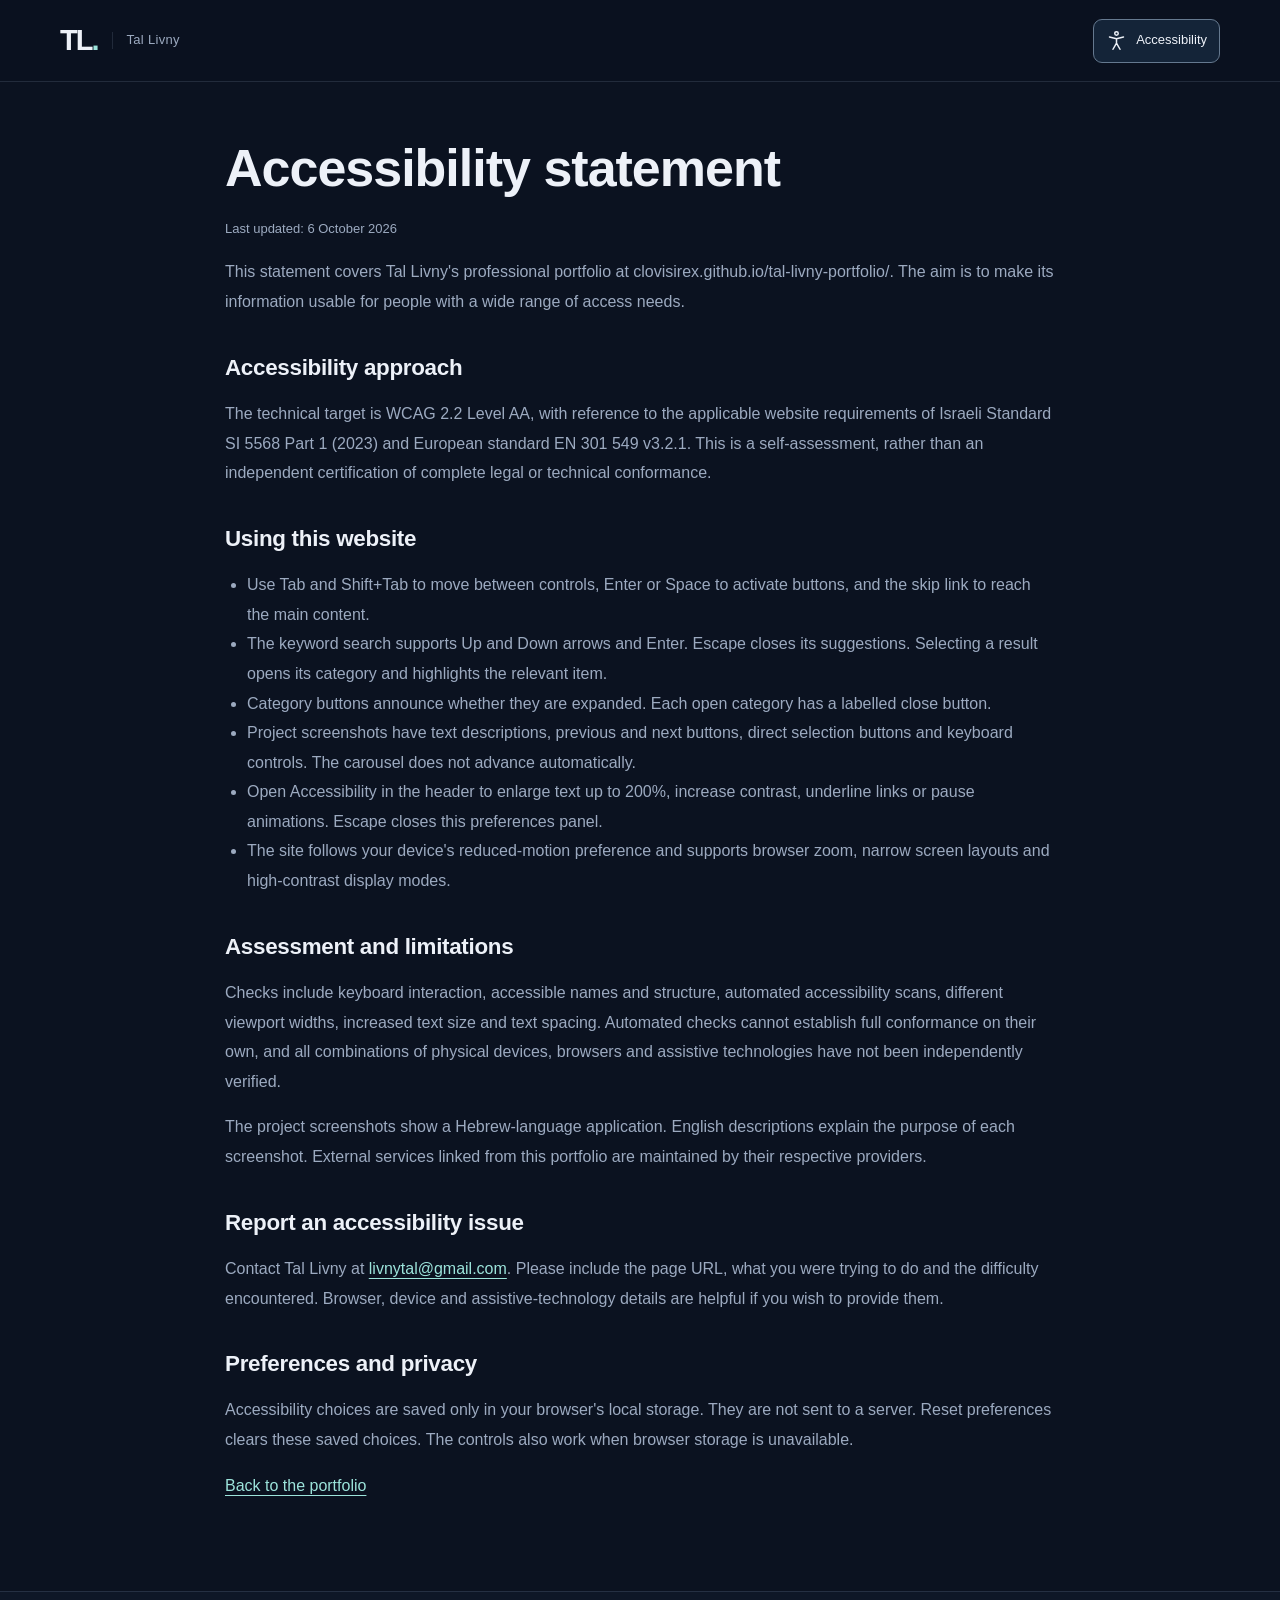
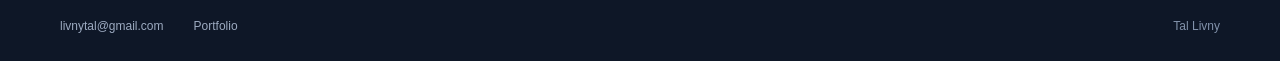
==== accessibility.html @ 18ed7612 "Improve keyboard access, scalable typography and responsive layout; add accessibility preferences an" ====
<!doctype html><html lang="en" dir="ltr"><head><meta charset="utf-8"><meta name="viewport" content="width=device-width,initial-scale=1"><meta name="theme-color" content="#0b1220"><title>Accessibility | Tal Livny</title><meta name="description" content="Accessibility preferences, keyboard instructions and contact information for Tal Livny's portfolio."><link rel="icon" href="assets/favicon.svg" type="image/svg+xml"><link rel="stylesheet" href="styles.css?v=responsive-a11y-15"><script src="accessibility.js?v=responsive-a11y-15" defer></script></head><body><svg class="svg-defs" xmlns="http://www.w3.org/2000/svg" aria-hidden="true"><defs><symbol id="i-code" viewbox="0 0 24 24"><path d="m8 6-6 6 6 6m8-12 6 6-6 6m-3-16-2 20"></path></symbol><symbol id="i-shield" viewbox="0 0 24 24"><path d="m12 2 8 4v6c0 5-8 10-8 10S4 17 4 12V6z"></path><path d="m8 12 3 3 5-6"></path></symbol><symbol id="i-cloud" viewbox="0 0 24 24"><path d="M7 18h11a4 4 0 0 0 .7-7.9A7 7 0 0 0 5.2 8.5 5 5 0 0 0 7 18Z"></path></symbol><symbol id="i-arrow" viewbox="0 0 24 24"><path d="M5 19 19 5M5 5h14v14"></path></symbol><symbol id="i-down" viewbox="0 0 24 24"><path d="M12 3v12m-5-5 5 5 5-5M4 17v4h16v-4"></path></symbol><symbol id="i-mail" viewbox="0 0 24 24"><rect x="2" y="4" width="20" height="16" rx="3"></rect><path d="m3 6 9 7 9-7"></path></symbol><symbol id="i-pin" viewbox="0 0 24 24"><path d="M20 10c0 6-8 12-8 12S4 16 4 10a8 8 0 1 1 16 0Z"></path><circle cx="12" cy="10" r="3"></circle></symbol><symbol id="i-github" viewbox="0 0 24 24"><path d="M9 21v-4c-3 .8-4-1-5-2m11 6v-4c0-1-.3-2-1-2.5 4-.5 6-2 6-5.5 0-1.5-.5-2.7-1.5-3.7.4-1 .4-2.3 0-3.3-1.4-.1-3 .8-4 1.4a11 11 0 0 0-5 0C8.5 2.8 7 1.9 5.5 2c-.4 1-.4 2.3 0 3.3C4.5 6.3 4 7.5 4 9c0 3.5 2 5 6 5.5-.7.5-1 1.5-1 2.5"></path></symbol><symbol id="i-linkedin" viewbox="0 0 24 24"><rect x="2" y="2" width="20" height="20" rx="3"></rect><path d="M7 10v7m5 0v-7m0 3c0-4 5-4 5 0v4"></path><circle cx="7" cy="7" r=".6"></circle></symbol><symbol id="i-brain" viewbox="0 0 24 24"><path d="M12 5c-2-4-7-2-7 1-4 1-4 6-1 8-2 3 0 6 3 6 1 3 5 2 5-1V5Zm0 0c2-4 7-2 7 1 4 1 4 6 1 8 2 3 0 6-3 6-1 3-5 2-5-1M6 9l3 2m-5 3 4 1m10-6-3 2m5 3-4 1"></path></symbol><symbol id="i-plus" viewbox="0 0 24 24"><path d="M12 5v14M5 12h14"></path></symbol><symbol id="i-work" viewbox="0 0 24 24"><rect x="3" y="7" width="18" height="14" rx="2"></rect><path d="M8 7V3h8v4M3 12h18M10 12v3h4v-3"></path></symbol><symbol id="i-school" viewbox="0 0 24 24"><path d="m2 9 10-6 10 6-10 6-10-6Zm4 3v6c4 3 8 3 12 0v-6M22 9v9"></path></symbol><symbol id="i-server" viewbox="0 0 24 24"><g fill="none" stroke="currentColor" stroke-width="1.6" stroke-linecap="round" stroke-linejoin="round"><rect x="3" y="3" width="18" height="7" rx="2"></rect><rect x="3" y="14" width="18" height="7" rx="2"></rect><path d="M7 6.5h.01M7 17.5h.01M16 6.5h2M16 17.5h2"></path></g></symbol><symbol id="i-layers" viewbox="0 0 24 24"><g fill="none" stroke="currentColor" stroke-width="1.6" stroke-linecap="round" stroke-linejoin="round"><path d="m12 3 10 5-10 5L2 8l10-5ZM2 12l10 5 10-5M2 16l10 5 10-5"></path></g></symbol><symbol id="i-language" viewbox="0 0 24 24"><g fill="none" stroke="currentColor" stroke-width="1.6" stroke-linecap="round" stroke-linejoin="round"><path d="M3 4h11M8 2v2M5 5c1 5 3 7 8 9M12 5c-1 5-3 8-8 10M13 21l4-10 4 10M15 17h4"></path></g></symbol><symbol id="i-terminal" viewbox="0 0 24 24"><g fill="none" stroke="currentColor" stroke-width="1.6" stroke-linecap="round" stroke-linejoin="round"><rect x="2.5" y="4" width="19" height="16" rx="2"></rect><path d="m6 8 4 4-4 4M13 16h5"></path></g></symbol><symbol id="i-search" viewbox="0 0 24 24"><circle cx="10.5" cy="10.5" r="6.5"></circle><path d="m16 16 5 5"></path></symbol><symbol id="i-accessibility" viewbox="0 0 24 24"><circle cx="12" cy="4" r="2"></circle><path d="M4 8l8 2 8-2M12 10v5m0 0-4 7m4-7 4 7"></path></symbol></defs></svg><a class="skip-link" href="#main">Skip to content</a><header class="site-header"><div class="container nav-shell"><a class="brand" href="./" aria-label="Tal Livny portfolio"><span class="brand-mark">TL<span>.</span></span><span class="brand-name">Tal Livny</span></a><div class="nav-actions"><button type="button" class="accessibility-open" data-accessibility-open aria-haspopup="dialog" aria-controls="accessibility-dialog" aria-expanded="false" aria-label="Accessibility preferences"><svg class="icon" aria-hidden="true"><use href="#i-accessibility"></use></svg><span>Accessibility</span></button></div></div></header><main class="container statement-content" id="main" tabindex="-1"><h1>Accessibility statement</h1><p class="statement-updated">Last updated: 6 October 2026</p><p>This statement covers Tal Livny's professional portfolio at clovisirex.github.io/tal-livny-portfolio/. The aim is to make its information usable for people with a wide range of access needs.</p><h2>Accessibility approach</h2><p>The technical target is WCAG 2.2 Level AA, with reference to the applicable website requirements of Israeli Standard SI 5568 Part 1 (2023) and European standard EN 301 549 v3.2.1. This is a self-assessment, rather than an independent certification of complete legal or technical conformance.</p><h2>Using this website</h2><ul><li>Use Tab and Shift+Tab to move between controls, Enter or Space to activate buttons, and the skip link to reach the main content.</li><li>The keyword search supports Up and Down arrows and Enter. Escape closes its suggestions. Selecting a result opens its category and highlights the relevant item.</li><li>Category buttons announce whether they are expanded. Each open category has a labelled close button.</li><li>Project screenshots have text descriptions, previous and next buttons, direct selection buttons and keyboard controls. The carousel does not advance automatically.</li><li>Open Accessibility in the header to enlarge text up to 200%, increase contrast, underline links or pause animations. Escape closes this preferences panel.</li><li>The site follows your device's reduced-motion preference and supports browser zoom, narrow screen layouts and high-contrast display modes.</li></ul><h2>Assessment and limitations</h2><p>Checks include keyboard interaction, accessible names and structure, automated accessibility scans, different viewport widths, increased text size and text spacing. Automated checks cannot establish full conformance on their own, and all combinations of physical devices, browsers and assistive technologies have not been independently verified.</p><p>The project screenshots show a Hebrew-language application. English descriptions explain the purpose of each screenshot. External services linked from this portfolio are maintained by their respective providers.</p><h2>Report an accessibility issue</h2><p>Contact Tal Livny at <a href="mailto:livnytal@gmail.com">livnytal@gmail.com</a>. Please include the page URL, what you were trying to do and the difficulty encountered. Browser, device and assistive-technology details are helpful if you wish to provide them.</p><h2>Preferences and privacy</h2><p>Accessibility choices are saved only in your browser's local storage. They are not sent to a server. Reset preferences clears these saved choices. The controls also work when browser storage is unavailable.</p><p><a href="./">Back to the portfolio</a></p></main><footer class="compact-contact"><div class="container compact-contact-inner"><a class="contact-item" href="mailto:livnytal@gmail.com">livnytal@gmail.com</a><a class="contact-item" href="./">Portfolio</a><span class="copyright">Tal Livny</span></div></footer><dialog id="accessibility-dialog" class="accessibility-dialog" aria-labelledby="accessibility-title"><div class="accessibility-dialog-heading"><h2 id="accessibility-title">Accessibility preferences</h2><button type="button" class="close-panel" data-accessibility-close aria-label="Close accessibility preferences">×</button></div><p class="accessibility-intro">Adjust this website to suit your reading preferences.</p><div class="accessibility-setting"><label for="accessibility-text">Text size</label><select id="accessibility-text"><option value="100">Default - 100%</option><option value="125">Larger - 125%</option><option value="150">Large - 150%</option><option value="200">Extra large - 200%</option></select></div><label class="accessibility-setting"><span>Higher contrast</span><input type="checkbox" id="accessibility-contrast"></label><label class="accessibility-setting"><span>Underline links</span><input type="checkbox" id="accessibility-links"></label><label class="accessibility-setting"><span>Reduce motion / pause animations</span><input type="checkbox" id="accessibility-motion" aria-describedby="accessibility-motion-note"></label><p class="accessibility-note" id="accessibility-motion-note">Your device's reduced-motion preference is respected automatically.</p><div class="accessibility-dialog-actions"><button type="button" class="button button-secondary" id="accessibility-reset">Reset preferences</button><a href="accessibility.html" class="text-link">Accessibility statement</a></div></dialog></body></html>
---- styles.css ----
:root{--bg:#0b1220;--surface:#101b2d;--text:#edf1f8;--muted:#9caac0;--mint:#9ce4db;--purple:#c2b5fa;--blue:#9cc6fb;--line:rgba(176,200,229,.14);--radius:22px;--header:82px;color-scheme:dark}
*{box-sizing:border-box}html{scroll-behavior:smooth;scroll-padding-top:110px}body{margin:0;background:var(--bg);color:var(--text);font-family:Arial,Helvetica,sans-serif;font-size:1rem;line-height:1.75;-webkit-font-smoothing:antialiased}a{color:inherit;text-decoration:none}button{font:inherit;color:inherit;cursor:pointer}a,button{-webkit-tap-highlight-color:transparent}button:disabled{cursor:default}button{border:0}a:focus-visible,button:focus-visible,[tabindex]:focus-visible{outline:2px solid var(--mint);outline-offset:5px}::selection{background:var(--mint);color:var(--bg)}h1,h2,h3,p{margin:0}h1,h2,h3{line-height:1.2}h2{font-size:clamp(1.875rem,3.7vw,3rem);letter-spacing:-1.4px;font-weight:700}h3{font-size:1.3125rem}p{margin-block-end:16px}img{display:block;max-width:100%}.container{width:min(1160px,calc(100% - 80px));margin-inline:auto}.section{padding-block:108px}.muted{color:var(--muted)}.icon{width:22px;height:22px;fill:none;stroke:currentColor;stroke-width:1.7;stroke-linecap:round;stroke-linejoin:round;flex-shrink:0}.icon.small{width:15px;height:15px}.svg-defs{position:absolute;width:0;height:0;overflow:hidden}.skip-link{position:fixed;inset-block-start:-100px;inset-inline-start:20px;padding:10px 20px;background:var(--mint);color:var(--bg);z-index:100}.skip-link:focus{inset-block-start:12px}.scroll-progress{position:fixed;inset-block-start:0;inset-inline-start:0;height:2px;width:0;background:var(--mint);z-index:100;pointer-events:none}
.site-header{position:sticky;top:0;height:var(--header);z-index:50;background:rgba(11,18,32,.84);border-bottom:1px solid var(--line);backdrop-filter:blur(20px)}.nav-shell{height:100%;display:flex;align-items:center;justify-content:space-between;gap:24px}.brand{display:flex;align-items:center;gap:14px}.brand-mark{font-size:1.8125rem;font-weight:800;letter-spacing:-2px}.brand-mark span,.accent{color:var(--mint)}.brand-name{font-size:0.8125rem;color:var(--muted);padding-inline-start:14px;border-inline-start:1px solid var(--line);letter-spacing:.3px}nav{display:flex;gap:32px;font-size:0.875rem}nav a{color:var(--muted);transition:color .2s}nav a:hover,nav a[aria-current]{color:var(--mint)}.nav-actions{display:flex;gap:14px;align-items:center}.menu-button{display:none;background:none;width:44px;height:44px;padding:12px}.menu-button span{display:block;height:2px;background:var(--text);margin:5px 0;transition:transform .2s}.menu-button[aria-expanded=true] span:first-child{transform:translateY(3.5px) rotate(45deg)}.menu-button[aria-expanded=true] span:last-child{transform:translateY(-3.5px) rotate(-45deg)}
.hero{position:relative;min-height:730px;display:grid;grid-template-columns:1.08fr 1fr;align-items:center;gap:45px;padding-block:92px 116px}.eyebrow{display:flex;align-items:center;gap:14px;color:var(--mint);font-size:0.75rem;font-weight:600;letter-spacing:.8px;margin-bottom:22px}.small-line{width:26px;height:1px;background:var(--mint)}.section-number{font-size:0.6875rem;color:var(--muted);font-variant-numeric:tabular-nums;direction:ltr}.hero h1{font-size:clamp(4rem,7.2vw,5.875rem);font-weight:800;letter-spacing:-3px;margin-bottom:20px}.hero-role{font-size:clamp(1.4375rem,2.6vw,2.0625rem);line-height:1.35;text-align:start;letter-spacing:-.6px;font-weight:600;margin-bottom:25px}.hero-role span{color:var(--mint)}.hero-description{font-size:1.0625rem;color:var(--muted);max-width:500px;line-height:1.9;margin-bottom:30px}.hero-buttons{display:flex;flex-wrap:wrap;gap:12px;margin-bottom:27px}.button{display:inline-flex;align-items:center;justify-content:center;gap:14px;padding:12px 21px;border-radius:9px;font-size:0.875rem;font-weight:600;border:1px solid transparent;transition:transform .2s,background .2s,border-color .2s;min-height:49px}.button:hover{transform:translateY(-3px)}.button-primary{background:var(--mint);color:#11272a}.button-primary:hover{background:#b6eee7}.button-secondary{background:rgba(255,255,255,.025);border-color:var(--line)}.button-secondary:hover{border-color:rgba(156,228,219,.5);background:rgba(156,228,219,.06)}.button .icon{width:19px;height:19px}.hero-location{display:flex;align-items:center;gap:9px;font-size:0.8125rem;color:var(--muted)}.hero-location .icon{height:16px;width:16px}.hero-location a{color:var(--text)}.hero-location a:hover{color:var(--mint)}.dot-separator{margin-inline:7px}.scroll-cue{position:absolute;inset-block-end:32px;inset-inline-start:0;font-size:0.6875rem;display:flex;align-items:center;gap:18px;color:var(--muted)}.scroll-arrow{font-size:1.375rem;color:var(--mint);animation:nudge 2.8s ease-in-out infinite}
.hero-art{position:relative;width:100%;aspect-ratio:1;max-width:510px;isolation:isolate;direction:ltr}.hero-art:before{content:"";position:absolute;inset:0;background:radial-gradient(ellipse,rgba(76,125,174,.17),transparent 66%);z-index:-1}.art-grid{position:absolute;inset:3%;background-image:radial-gradient(rgba(154,188,212,.2) 1px,transparent 1px);background-size:24px 24px;mask-image:radial-gradient(ellipse,#000 20%,transparent 70%)}.orbit{position:absolute;border:1px solid rgba(156,228,219,.1);border-radius:50%;inset:12%;transform:rotate(-25deg)}.orbit-two{inset:25% 3%;transform:rotate(40deg)}.art-lines{position:absolute;inset:0;width:100%;height:100%;fill:var(--mint);stroke:rgba(156,228,219,.18);stroke-width:1}.art-lines path{fill:none;stroke-dasharray:4 7}.core-hex{position:absolute;inset:29%;background:linear-gradient(145deg,#253e54,#102236);clip-path:polygon(25% 0,75% 0,100% 50%,75% 100%,25% 100%,0 50%);display:flex;flex-direction:column;align-items:center;justify-content:center;filter:drop-shadow(0 0 25px #9ce4db);color:var(--text)}.core-hex>span{font-size:4.6875rem;font-weight:800;letter-spacing:-6px;line-height:1.1}.core-hex>span span{color:var(--mint)}.core-hex small{font-size:0.5rem;letter-spacing:2.5px;color:var(--mint);margin-top:10px}.floating-card{position:absolute;display:flex;align-items:center;gap:12px;padding:14px 17px;border:1px solid rgba(173,196,226,.18);border-radius:12px;background:linear-gradient(120deg,rgba(27,43,64,.97),rgba(17,29,48,.96));box-shadow:0 20px 50px #050b1660;animation:float 6s ease-in-out infinite;text-align:left}.floating-card b{display:block;font-size:0.8125rem;letter-spacing:.3px}.floating-card small{display:block;font-size:0.625rem;color:var(--muted);margin-top:2px;white-space:nowrap}.card-icon,.skill-icon{background:rgba(156,228,219,.09);color:var(--mint);border-radius:9px;width:42px;height:42px;display:grid;place-items:center;flex-shrink:0}.purple{color:var(--purple);background:rgba(194,181,250,.09)}.blue{color:var(--blue);background:rgba(156,198,251,.09)}.code-card{top:13%;left:0}.security-card{right:-4%;top:31%;animation-delay:-2s}.cloud-card{left:16%;bottom:10%;animation-delay:-4s}.art-coordinate{position:absolute;bottom:0;right:9%;font-size:0.5625rem;letter-spacing:2px;color:#6e819c}.technology-strip{border-block:1px solid var(--line);background:#0e1727}.technology-strip .container{display:flex;justify-content:space-between;gap:25px;flex-wrap:wrap;padding-block:23px;color:#91a1b8;font-size:0.8125rem;font-weight:600;letter-spacing:.2px}
.about-section{display:grid;grid-template-columns:1fr 1fr;gap:65px 80px}.about-copy{font-size:1rem}.about-copy p{margin-bottom:21px}.about-note{display:flex;align-items:center;gap:12px;color:var(--mint);font-size:0.75rem}.about-note .icon{width:24px;height:24px}.skills-grid{grid-column:1/-1;display:grid;grid-template-columns:repeat(4,1fr);gap:15px}.skill-card{padding:27px 23px;border:1px solid var(--line);border-radius:14px;background:linear-gradient(140deg,#111d2f,#0d1726);transition:border-color .3s,transform .3s}.skill-card:hover{border-color:rgba(156,228,219,.35);transform:translateY(-5px)}.skill-icon{margin-bottom:24px}.skill-card h3{font-size:1.125rem;margin-bottom:14px}.skill-card p{font-size:0.8125rem;color:var(--muted);min-height:53px;line-height:1.8}.tags{display:flex;flex-wrap:wrap;gap:6px;text-align:left}.tags span{border:1px solid var(--line);color:#b9c6d9;border-radius:5px;padding:3px 8px;font-size:0.625rem;line-height:1.6}.skill-card .tags{margin-top:22px}.projects-section{background:#0e1829;border-block:1px solid var(--line)}.section-heading{display:flex;align-items:end;justify-content:space-between;gap:35px;margin-bottom:42px}.section-heading .eyebrow{margin-bottom:16px}.text-link{display:inline-flex;align-items:center;gap:12px;color:var(--mint);font-size:0.8125rem;line-height:1.5}.text-link:hover{color:var(--text)}.text-link .icon{width:17px;height:17px}.carousel{border:1px solid var(--line);border-radius:var(--radius);overflow:hidden;background:#111e31}.carousel-viewport{touch-action:pan-y}.project-slide{display:grid;grid-template-columns:1.35fr 1fr;min-height:462px}.project-slide[hidden]{display:none}.project-slide.is-changing{animation:slideIn .5s both}.project-visual{display:flex;align-items:center;justify-content:center;padding:38px;background:radial-gradient(ellipse at 50% 10%,rgba(144,154,231,.18),transparent 70%),#142237;overflow:hidden;direction:ltr}.browser-frame{width:100%;border:1px solid rgba(218,231,252,.2);border-radius:11px;overflow:hidden;box-shadow:0 26px 45px #03091360;transform:perspective(1500px) rotateY(3deg) rotateX(2deg);transition:transform .5s}.browser-frame:hover{transform:perspective(1500px) rotateY(0) rotateX(0)}.browser-bar{display:flex;align-items:center;justify-content:space-between;gap:12px;height:33px;background:#e7ecf4;color:#5a6575;font-size:0.5625rem;padding:0 12px}.browser-dots{display:flex;gap:4px}.browser-dots i{display:block;width:5px;height:5px;border-radius:50%;background:#b2bdcc}.browser-frame img{width:100%;height:auto;aspect-ratio:1.48;object-fit:cover;object-position:center}.project-copy{display:flex;flex-direction:column;align-items:start;justify-content:center;padding:40px}.project-category{font-size:0.625rem;letter-spacing:1.1px;color:var(--mint);margin-bottom:16px}.project-copy h3{font-size:2rem;letter-spacing:-.7px;margin-bottom:20px}.project-copy>p:not(.project-category):not(.image-caption){font-size:0.875rem;color:var(--muted);line-height:1.85;margin-bottom:23px}.project-copy .tags{margin-bottom:20px}.project-copy .image-caption{font-size:0.625rem;color:#a2b1c7;margin-bottom:25px}.project-copy .button{font-size:0.75rem;padding:10px 16px;min-height:43px}.carousel-controls{border-top:1px solid var(--line);display:flex;align-items:center;justify-content:space-between;padding:12px 24px}.carousel-dots{display:flex}.carousel-dots button{width:36px;height:40px;background:transparent;display:grid;place-items:center}.carousel-dots button span{width:6px;height:6px;border-radius:9px;background:#51637d;transition:width .3s,background .3s}.carousel-dots button[aria-pressed=true] span{width:24px;background:var(--mint)}.carousel-counter{font-size:0.6875rem;letter-spacing:1px;margin:0;color:var(--mint)}.carousel-arrows{display:flex;gap:8px}.carousel-arrows button{width:38px;height:38px;background:transparent;border:1px solid var(--line);border-radius:50%;font-size:1.1875rem;transition:background .2s}.carousel-arrows button:hover{background:var(--mint);color:var(--bg)}
.experience-section{display:grid;grid-template-columns:.85fr 1.25fr;gap:100px}.experience-intro{align-self:start;position:sticky;top:130px}.experience-intro h2{margin-bottom:24px}.experience-intro p.muted{font-size:0.875rem;margin-bottom:25px;max-width:300px}.timeline{border-inline-start:1px solid var(--line);padding-inline-start:32px}.timeline-item{position:relative;padding-bottom:37px;margin-bottom:37px;border-bottom:1px solid var(--line)}.timeline-item:last-child{border-bottom:0;margin-bottom:0;padding-bottom:0}.timeline-item:before{content:"";position:absolute;inset-inline-start:-38px;top:9px;width:10px;height:10px;border:2px solid var(--mint);border-radius:50%;background:var(--bg);box-shadow:0 0 0 5px var(--bg)}.timeline-item:first-child:before{background:var(--mint)}.timeline-top{display:flex;justify-content:space-between;align-items:baseline;gap:15px;margin-bottom:10px}.timeline-top h3{font-size:1.25rem;letter-spacing:-.3px}.date{font-size:0.6875rem;color:var(--muted);font-variant-numeric:tabular-nums;white-space:nowrap}.role{color:var(--mint);font-size:0.75rem;margin-bottom:17px;text-align:start}.timeline-item>p:not(.role){font-size:0.875rem;color:var(--muted);line-height:1.9;margin-bottom:18px}.experience-meta{display:flex;justify-content:space-between;flex-wrap:wrap;gap:8px;font-size:0.625rem;color:#889ab3}.education-section{background:#101a2c;border-block:1px solid var(--line);padding-block:72px}.education-grid{display:grid;grid-template-columns:1fr 1fr;gap:80px}.education-list article{position:relative;border-bottom:1px solid var(--line);padding-bottom:22px;margin-bottom:22px}.education-list article:last-child{border-bottom:0;padding-bottom:0;margin-bottom:0}.education-list .date{display:block;margin-bottom:9px}.education-list h3{font-size:1.125rem;margin-bottom:7px}.education-list p{font-size:0.75rem;color:var(--muted);margin:0}.resume-grid{display:grid;grid-template-columns:1fr 1fr;gap:20px}.resume-card{display:flex;align-items:center;gap:20px;background:linear-gradient(130deg,#142237,#101b2e);border:1px solid var(--line);border-radius:14px;padding:26px}.resume-card>.icon{width:29px;height:29px;color:var(--mint)}.resume-card h3{font-size:1.0625rem;margin-bottom:6px}.resume-card p{font-size:0.625rem;color:var(--muted);margin:0}.resume-links{display:flex;gap:10px;margin-inline-start:auto;align-items:center}.resume-links a{font-size:0.6875rem;border:1px solid var(--line);border-radius:6px;padding:7px 11px;display:flex;align-items:center;gap:7px}.resume-links a:hover{border-color:var(--mint);color:var(--mint)}.resume-links .icon{width:13px;height:13px}
.contact-section{position:relative;background:radial-gradient(ellipse at 50% 120%,rgba(112,186,187,.14),transparent 65%),#111d2e;border-block:1px solid var(--line);padding-block:90px 48px}.contact-heading{max-width:760px}.contact-heading h2{font-size:clamp(2.625rem,5.7vw,4.5rem);line-height:1.18;letter-spacing:-2px;margin-bottom:26px}.contact-heading>p:not(.eyebrow){font-size:0.9375rem;color:var(--muted);margin-bottom:30px}.contact-email{display:inline-flex;align-items:center;gap:25px;color:var(--mint);font-size:clamp(1.125rem,2.8vw,2.0625rem);font-weight:600;letter-spacing:-.5px;border-bottom:1px solid rgba(156,228,219,.3);padding-bottom:12px;max-width:100%;overflow-wrap:anywhere}.contact-email:hover{color:#c5f5ee}.contact-email .icon{width:29px;height:29px}.contact-links{display:flex;flex-wrap:wrap;align-items:center;gap:35px;border-top:1px solid var(--line);margin-top:63px;padding-top:28px;font-size:0.75rem;color:var(--muted)}.contact-links>a,.contact-links>span{display:flex;align-items:center;gap:10px}.contact-links a:hover{color:var(--mint)}.contact-links .icon{width:18px;height:18px}.contact-links .icon.small{width:12px;height:12px}.contact-links>span{margin-inline-start:auto}.site-footer{padding-block:26px;display:flex;justify-content:space-between;align-items:center;gap:20px}.site-footer p{font-size:0.6875rem;color:var(--muted);margin:0}.site-footer .brand-mark{font-size:1.5rem}.site-footer .text-link{font-size:0.6875rem}
.js-motion .reveal{opacity:0;transform:translateY(24px);transition:opacity .75s,transform .75s}.js-motion .reveal.is-visible{opacity:1;transform:none}.hero-enter{animation:enter .9s both}.hero h1{animation-delay:.05s}.hero-role{animation-delay:.15s}.hero-description{animation-delay:.25s}.hero-buttons{animation-delay:.35s}.hero-location{animation-delay:.45s}.hero-art{animation-delay:.25s}@keyframes enter{from{opacity:0;transform:translateY(20px)}to{opacity:1;transform:none}}@keyframes float{0%,100%{transform:translateY(0)}50%{transform:translateY(-10px)}}@keyframes nudge{0%,100%{transform:translateY(0)}50%{transform:translateY(5px)}}@keyframes slideIn{from{opacity:.4;transform:translateY(8px)}to{opacity:1;transform:none}}
@media(min-width:1500px){.hero{min-height:790px}}
@media(max-width:1050px){.container{width:calc(100% - 56px)}.hero{gap:20px;min-height:690px;padding-block:75px 100px}.floating-card{padding:12px;gap:9px}.card-icon{width:33px;height:33px}.floating-card b{font-size:0.6875rem}.floating-card small{font-size:0.5625rem}.security-card{right:0}.hero h1{font-size:4.75rem}.skills-grid{grid-template-columns:1fr 1fr}.skill-card p{min-height:0}.experience-section{gap:55px}.project-visual{padding:25px}.project-copy{padding:28px}.project-copy h3{font-size:1.75rem}.resume-card{padding:22px 18px;gap:13px}.resume-links{gap:6px}.resume-links a{padding:6px 8px}.resume-card h3{font-size:0.9375rem}}
@media(max-width:760px){:root{--header:72px}.container{width:calc(100% - 40px)}.section{padding-block:72px}h2{font-size:2.125rem;letter-spacing:-.8px}.brand-name{display:none}.nav-shell{gap:12px}.nav-actions{gap:7px}.menu-button{display:block}#main-nav{display:none;position:absolute;top:71px;inset-inline:0;padding:22px 24px;background:#101b2d;border-bottom:1px solid var(--line);box-shadow:0 20px 25px #03091450;gap:0;flex-direction:column}#main-nav.is-open{display:flex}#main-nav a{padding:12px 6px;font-size:1rem}.hero{grid-template-columns:1fr;padding-block:55px 75px;gap:16px;min-height:0}.hero-copy{max-width:530px}.hero h1{font-size:4.3125rem;margin-bottom:19px}.hero-role{font-size:1.6875rem;margin-bottom:23px}.hero-description{font-size:0.9375rem;line-height:1.95;max-width:460px}.hero-buttons{gap:10px;margin-bottom:22px}.button{padding:11px 17px;font-size:0.8125rem}.hero-art{max-width:430px;width:min(100%,430px);margin-inline:auto;aspect-ratio:1.13;margin-top:10px}.code-card{top:8%;left:0}.security-card{top:32%;right:0}.cloud-card{bottom:3%;left:18%}.core-hex{inset:25% 29%}.core-hex>span{font-size:3.9375rem}.core-hex small{font-size:0.4375rem}.art-coordinate{display:none}.scroll-cue{bottom:22px}.technology-strip .container{justify-content:center;gap:16px 24px;padding-block:20px;font-size:0.6875rem}.about-section{grid-template-columns:1fr;gap:28px}.about-copy{font-size:0.9375rem}.skills-grid{gap:12px;margin-top:16px}.skill-card{padding:23px 19px}.skill-card h3{font-size:1rem}.skill-card p{font-size:0.75rem}.skill-card .tags{margin-top:18px}.section-heading{align-items:start;gap:23px;margin-bottom:30px}.section-heading .text-link{white-space:nowrap;padding-top:10px;font-size:0.6875rem}.project-slide{grid-template-columns:1fr;min-height:0}.project-visual{padding:26px;min-height:260px}.browser-frame{max-width:550px}.browser-frame img{aspect-ratio:1.7}.project-copy{padding:30px}.project-copy h3{font-size:1.75rem;margin-bottom:17px}.project-copy>p:not(.project-category):not(.image-caption){font-size:0.875rem}.project-copy .image-caption{margin-bottom:20px}.carousel-controls{padding:9px 19px}.experience-section{grid-template-columns:1fr;gap:43px}.experience-intro{position:static}.experience-intro p.muted{max-width:460px}.timeline{padding-inline-start:25px}.timeline-item:before{inset-inline-start:-31px}.timeline-top h3{font-size:1.125rem}.timeline-top{gap:10px}.timeline-item>p:not(.role){font-size:0.8125rem}.experience-meta{font-size:0.625rem;gap:8px 20px}.education-section{padding-block:56px}.education-grid{grid-template-columns:1fr;gap:35px}.education-list h3{font-size:1.0625rem}#resume .section-heading{display:block}#resume .section-heading .muted{margin-top:15px;font-size:0.75rem}.resume-grid{grid-template-columns:1fr;gap:14px}.resume-card{padding:23px;gap:16px}.resume-card h3{font-size:1.0625rem}.resume-links a{padding:8px 12px}.contact-section{padding-block:70px 35px}.contact-heading h2{font-size:3.0625rem;letter-spacing:-1.4px}.contact-heading>p:not(.eyebrow){font-size:0.875rem}.contact-email{font-size:1.5rem;gap:15px}.contact-email .icon{width:22px;height:22px}.contact-links{margin-top:44px;gap:22px 30px;font-size:0.6875rem;justify-content:start}.contact-links>span{margin-inline-start:0}.site-footer{gap:15px}.site-footer p{font-size:0.625rem}}
@media(max-width:400px){.container{width:calc(100% - 32px)}.hero h1{font-size:3.75rem}.hero-role{font-size:1.5rem}.hero-description{font-size:0.875rem}.hero .eyebrow{font-size:0.625rem}.hero-art{margin-top:10px}.floating-card{gap:7px;padding:10px}.floating-card b{font-size:0.625rem}.floating-card small{font-size:0.5rem}.card-icon{width:29px;height:29px}.card-icon .icon{width:18px;height:18px}.security-card{right:-2%}.cloud-card{left:12%}.skills-grid{grid-template-columns:1fr}.skill-card{padding:24px}.skill-icon{margin-bottom:17px}.skill-card p{font-size:0.8125rem}.project-visual{padding:19px;min-height:210px}.project-copy{padding:24px}.timeline-top{align-items:start;flex-direction:column;gap:8px}.timeline-top h3{font-size:1.25rem}.contact-email{font-size:1.25rem;gap:10px}.contact-heading h2{font-size:2.6875rem}.resume-card{padding:20px 16px;gap:11px}.resume-card h3{font-size:0.9375rem}.resume-links a{padding:7px 9px}.resume-card>.icon{width:23px;height:23px}.contact-links{gap:22px}.site-footer .text-link{font-size:0.625rem}.site-footer p{font-size:0.5625rem}}
@media(prefers-reduced-motion:reduce){html{scroll-behavior:auto}*,*:before,*:after{animation:none!important;transition:none!important}.js-motion .reveal{opacity:1;transform:none}}
.detail-visual{background:radial-gradient(ellipse at 50% 10%,rgba(156,228,219,.15),transparent 70%),#152634}.detail-visual .browser-frame img{transform:scale(1.75);object-position:center}.detail-visual .browser-frame{overflow:hidden}.detail-visual .browser-bar{position:relative;z-index:1}

.hero-role .primary-role{color:var(--mint);font-size:1.1em}.hero-role .support-role{color:var(--text);font-size:.78em;font-weight:500}.role-focus{color:var(--mint);font-size:0.75rem;letter-spacing:.15px;margin:-10px 0 24px;animation-delay:.3s}.skill-primary{border-color:rgba(156,228,219,.4);background:linear-gradient(140deg,#142c38,#0d1928)}.timeline-group{font-size:0.8125rem;letter-spacing:.3px;color:var(--mint);margin:0 0 30px}.timeline-group-secondary{margin-top:47px;color:var(--text)}.floating-card small{font-size:0.5625rem}
@media(max-width:760px){.hero{padding-block-start:42px}.hero h1{font-size:4rem}.role-focus{font-size:0.6875rem}.floating-card small{font-size:0.5rem}}
@media(max-width:400px){.hero h1{font-size:3.25rem}.floating-card{padding:9px 8px;gap:6px}.floating-card small{font-size:0.4375rem}.floating-card b{font-size:0.5625rem}.hero .button{font-size:0.75rem;padding-inline:13px}.timeline-group{font-size:0.75rem}.role-focus{font-size:0.625rem}}

/* Compact landing page and progressive disclosure. */
.compact-site .hero{min-height:440px;padding-block:42px 34px;gap:55px}.compact-site .hero h1{font-size:clamp(3.5rem,6.2vw,5rem);margin-bottom:15px}.compact-site .hero-role{margin-bottom:19px}.compact-site .hero-role .developer-role{font-size:1.0625rem;color:var(--muted);font-weight:400;letter-spacing:.1px}.compact-site .hero-description{font-size:0.9375rem;line-height:1.8;margin-bottom:21px}.compact-site .hero-art{max-width:340px;margin-inline:auto}.compact-site .core-hex>span{font-size:3.125rem}.compact-site .core-hex small{font-size:0.375rem;letter-spacing:1.6px}.compact-site .floating-card{padding:11px 12px;gap:9px}.compact-site .floating-card b{font-size:0.6875rem}.compact-site .floating-card small{font-size:0.5rem}.compact-site .card-icon{width:33px;height:33px}.compact-site .security-card{right:-3%}.compact-site .art-coordinate{font-size:0.5rem}.category-section{padding-block:18px 46px;scroll-margin-top:calc(var(--header) + 24px)}.category-intro{display:flex;align-items:baseline;gap:20px;margin-bottom:20px}.category-intro h2{font-size:1.375rem;letter-spacing:-.4px;margin:0}.category-intro p{font-size:0.75rem;color:var(--muted);margin:0}.category-grid{display:grid;grid-template-columns:repeat(5,minmax(0,1fr));gap:12px}.category-button{display:flex;align-items:center;gap:10px;text-align:left;background:linear-gradient(125deg,#142237,#101b2c);border:1px solid var(--line);border-radius:12px;padding:18px 13px;min-height:76px;font-size:0.75rem;line-height:1.5;transition:border-color .2s,background .2s,transform .2s}.category-button:hover{border-color:rgba(156,228,219,.5);transform:translateY(-2px)}.category-button[aria-expanded=true]{border-color:var(--mint);background:#163039}.category-icon{color:var(--mint);display:flex;flex-shrink:0}.category-icon .icon{width:22px;height:22px}.category-plus{margin-inline-start:auto;color:var(--muted);display:flex;flex-shrink:0}.category-plus .icon{width:16px;height:16px;transition:transform .2s}.category-button[aria-expanded=true] .category-plus .icon{transform:rotate(45deg)}.category-panel{margin-top:26px;padding:30px;border:1px solid var(--line);border-radius:16px;background:#101c2e;animation:enter .35s both}.category-panel[hidden]{display:none}.panel-heading{display:flex;align-items:center;justify-content:space-between;gap:20px;margin-bottom:23px}.panel-heading h2{font-size:1.75rem;letter-spacing:-.6px;margin:0;scroll-margin-top:110px}.panel-heading h2:focus{outline:none}.close-panel{display:grid;place-items:center;width:38px;height:38px;flex-shrink:0;background:transparent;border:1px solid var(--line);border-radius:50%;color:var(--muted)}.close-panel:hover{border-color:var(--mint);color:var(--mint)}.close-panel .icon{width:18px;height:18px;transform:rotate(45deg)}.panel-intro{font-size:0.875rem;color:var(--muted);line-height:1.9;max-width:800px;margin-bottom:25px}.capability-list{display:flex;flex-wrap:wrap;gap:8px;margin-bottom:32px}.capability-list span{font-size:0.6875rem;border:1px solid var(--line);border-radius:7px;padding:8px 11px;color:#bdd2df;background:#142638}.tech-group+.tech-group{margin-top:34px;padding-top:27px;border-top:1px solid var(--line)}.tech-group h3{font-size:0.9375rem;font-weight:500;color:var(--mint);margin-bottom:17px}.tech-grid{list-style:none;margin:0;padding:0;display:grid;grid-template-columns:repeat(4,minmax(0,1fr));gap:10px}.tech-item{display:flex;align-items:center;gap:12px;min-height:68px;padding:12px;background:#142237;border:1px solid var(--line);border-radius:10px;font-size:0.75rem;line-height:1.5}.tech-logo-well{display:grid;place-items:center;width:38px;height:38px;flex-shrink:0;padding:6px;background:#f7f9fc;border-radius:9px}.tech-logo{width:100%;height:100%;display:block}.generic-logo{background:#203a4a;color:var(--mint)}.generic-logo .icon{width:23px;height:23px}.category-panel .timeline{margin-inline-start:7px;padding-inline-start:30px}.category-panel .timeline-group{margin-top:0}.category-panel .timeline-group-secondary{margin-top:36px}.category-panel .timeline-item{padding-bottom:28px;margin-bottom:28px}.category-panel .timeline-item:last-child{padding-bottom:0;margin-bottom:0}.category-panel .timeline-item>p:not(.role){max-width:920px}.category-panel .timeline-top h3{font-size:1.1875rem}.category-panel .timeline-item:before{inset-inline-start:-36px}.category-panel .education-list{display:grid;grid-template-columns:1fr 1fr;gap:27px 40px}.category-panel .education-list article{padding-bottom:24px;margin:0;border-bottom:1px solid var(--line)}.compact-contact{border-top:1px solid var(--line);background:#0e1727}.compact-contact-inner{display:flex;align-items:center;flex-wrap:wrap;gap:30px;padding-block:24px}.contact-item{display:flex;align-items:center;gap:10px;font-size:0.75rem;color:var(--muted);overflow-wrap:anywhere}.contact-item:hover{color:var(--mint)}.contact-item .icon{width:18px;height:18px;flex-shrink:0}.copyright{margin-inline-start:auto;font-size:0.625rem;color:#8292aa}.compact-site .scroll-progress{height:2px}
@media(max-width:1050px){.compact-site .hero{gap:30px}.category-grid{gap:9px}.category-button{font-size:0.6875rem;padding:15px 11px;gap:8px}.category-icon .icon{width:19px;height:19px}.tech-grid{grid-template-columns:repeat(3,minmax(0,1fr))}}
@media(max-width:760px){.compact-site .hero{grid-template-columns:1fr;padding-block:35px 12px;gap:0;min-height:0}.compact-site .hero h1{font-size:3.875rem}.compact-site .hero-role{font-size:1.6875rem;margin-bottom:15px}.compact-site .hero-role .developer-role{font-size:1rem}.compact-site .hero-description{font-size:0.875rem;margin-bottom:17px}.compact-site .hero-art{width:min(100%,300px);max-width:300px;aspect-ratio:1.25;margin-top:18px}.compact-site .core-hex{inset:25% 29%}.compact-site .core-hex>span{font-size:2.6875rem}.compact-site .core-hex small{font-size:0.3125rem}.compact-site .floating-card b{font-size:0.625rem}.compact-site .floating-card small{font-size:0.4375rem}.compact-site .floating-card{padding:9px;gap:7px}.compact-site .card-icon{width:28px;height:28px}.compact-site .security-card{right:0}.compact-site .cloud-card{bottom:3%;left:17%}.category-section{padding-block:20px 32px}.category-intro{gap:16px}.category-intro h2{font-size:1.3125rem}.category-intro p{font-size:0.6875rem}.category-grid{grid-template-columns:1fr 1fr;gap:10px}.category-button{font-size:0.8125rem;padding:15px 13px;min-height:66px}.category-grid .category-button:first-child{grid-column:1/-1}.category-icon .icon{width:21px;height:21px}.category-panel{padding:24px 19px;margin-top:20px}.panel-heading h2{font-size:1.5625rem}.tech-grid{grid-template-columns:1fr 1fr;gap:9px}.tech-item{padding:10px;gap:9px;font-size:0.6875rem;min-height:62px}.tech-logo-well{width:34px;height:34px;padding:5px}.panel-intro{font-size:0.8125rem}.capability-list span{font-size:0.625rem}.category-panel .timeline{padding-inline-start:23px}.category-panel .timeline-item:before{inset-inline-start:-29px}.category-panel .timeline-top h3{font-size:1.125rem}.category-panel .education-list{grid-template-columns:1fr;gap:24px}.compact-contact-inner{gap:21px 28px;padding-block:25px}.compact-contact-inner .contact-item:first-child{flex-basis:100%}.copyright{margin-inline-start:0;flex-basis:100%}}
@media(max-width:400px){.compact-site .hero h1{font-size:3.25rem}.compact-site .hero-role{font-size:1.5rem}.compact-site .hero-role .developer-role{font-size:0.9375rem}.compact-site .hero-art{max-width:270px}.compact-site .floating-card{padding:8px 7px;gap:6px}.compact-site .floating-card b{font-size:0.5625rem}.compact-site .floating-card small{font-size:0.375rem}.compact-site .card-icon{width:25px;height:25px}.category-button{font-size:0.75rem;padding:13px 11px}.category-panel{padding:22px 15px}.panel-heading h2{font-size:1.4375rem}.tech-grid{grid-template-columns:1fr}.tech-item{font-size:0.75rem}.category-intro{align-items:start;flex-direction:column;gap:6px}.category-panel .timeline{margin-inline-start:3px}.compact-contact-inner{gap:19px 25px}}

.compact-site .tzav-visual .browser-frame img{aspect-ratio:16 / 10;object-fit:contain;object-position:center;background:#424242}

/* Brand marks and profile details. */
.tech-logo-well .brand-logo{display:block;width:100%;height:100%;object-fit:contain}
.tech-logo-well.wordmark-logo{width:70px;padding:5px}
.experience-summary{display:flex;align-items:center;flex-wrap:wrap;gap:9px 17px;margin:0 0 26px;padding:13px 16px;border:1px solid #31566b;border-radius:10px;background:#153043;color:#bbd2df;font-size:0.6875rem;line-height:1.6}
.experience-summary strong{color:var(--mint);font-size:0.8125rem;font-weight:600}
.employer-heading{display:flex;align-items:center;gap:15px;min-width:0}
.company-logo{display:grid;place-items:center;flex-shrink:0;width:56px;height:56px;padding:6px;border-radius:11px;background:#f7f9fc;border:1px solid #d9e4ed}
.company-logo img{display:block;width:100%;height:42px;object-fit:contain;min-height:0}
.category-panel .timeline-top{align-items:center}
.category-panel .timeline-top h3{margin:0}
.language-group{margin-top:30px;padding-top:27px;border-top:1px solid var(--line)}
.language-grid{list-style:none;padding:0;margin:0;display:grid;grid-template-columns:repeat(3,minmax(0,1fr));gap:12px}
.language-grid li{display:flex;align-items:center;gap:13px;background:#142237;border:1px solid var(--line);border-radius:10px;padding:17px}
.language-grid .icon{width:25px;height:25px;color:var(--mint);flex-shrink:0}
.language-grid strong,.language-grid small{display:block}
.language-grid strong{font-size:0.8125rem;font-weight:500}
.language-grid small{margin-top:3px;font-size:0.6875rem;color:var(--muted)}
@media(max-width:1050px){.category-button{font-size:0.625rem}}
@media(max-width:760px){.category-button{font-size:0.75rem}.category-panel .timeline-top{align-items:flex-start;flex-direction:column;gap:11px}.company-logo{width:49px;height:49px;padding:5px}.employer-heading{gap:12px}.category-panel .timeline-top>.date{margin-left:61px}.experience-summary{align-items:flex-start;flex-direction:column;gap:3px;padding:12px}.experience-summary strong{font-size:0.75rem}.tech-logo-well.wordmark-logo{width:53px}.language-grid{grid-template-columns:1fr}.language-grid li{padding:13px 16px}}

/* Confirmed military tooling and AI tenure. */
.toolkit-context{display:flex;align-items:center;flex-wrap:wrap;gap:12px;margin:5px 0 20px}
.profile-tag{display:inline-block;font-size:0.625rem;font-weight:600;letter-spacing:.025em;border-radius:6px;padding:7px 10px;color:var(--mint);background:#16313c;border:1px solid #2e5260}
.toolkit-context p{margin:0;font-size:0.6875rem;color:var(--muted);line-height:1.6}
.ai-tenure{display:flex;align-items:center;flex-wrap:wrap;gap:10px 15px;font-size:0.6875rem;color:var(--muted);margin:0 0 22px;padding:0 0 19px;border-bottom:1px solid var(--line)}
.ai-tenure .icon{width:19px;height:19px;color:var(--mint)}
.ai-tenure strong{font-size:0.75rem;font-weight:500;color:#bdd8e3}
@media(max-width:760px){.toolkit-context{gap:9px}.ai-tenure{gap:8px 10px}.ai-tenure span{width:100%;padding-left:29px}}

.military-toolkit + .tech-group{margin-top:34px;padding-top:27px;border-top:1px solid var(--line)}

/* Institutions, programs and project identity */
.education-top{display:flex;flex-wrap:wrap;align-items:center;justify-content:space-between;gap:12px;min-height:68px;margin-bottom:12px}
.education-top .date{white-space:nowrap}
.program-logos{display:flex;align-items:center;gap:9px}
.program-logo{display:grid;place-items:center;width:64px;height:58px;border-radius:10px;background:#f7f9fc;padding:7px;flex-shrink:0}
.program-logo .program-image,.program-logo .tech-logo{width:100%;height:44px;object-fit:contain;min-height:0;display:block}
.program-logo:has(img[src*="computer-science"]){width:112px}
.education-institution{display:flex;align-items:center;gap:12px;margin-top:14px;min-height:46px}
.education-institution .institution-logo{width:83px;height:42px;display:grid;place-items:center;padding:5px 7px;background:#f7f9fc;border-radius:7px;flex-shrink:0}
.institution-logo img{display:block;width:100%;height:32px;object-fit:contain;min-height:0}
.education-institution p{margin:0;font-size:0.8125rem;color:var(--muted)}
.category-panel .education-list .education-note{font-size:0.75rem;line-height:1.7;margin:12px 0 0;color:var(--muted)}
.language-logo{display:grid;place-items:center;width:38px;height:30px;padding:3px;border-radius:5px;background:#f7f9fc;flex-shrink:0}
.language-logo img{width:100%;height:100%;object-fit:contain}
.project-identity{display:flex;align-items:center;gap:13px;margin:2px 0 22px}
.project-app-logo{display:grid;place-items:center;width:54px;height:54px;padding:7px;background:#f7f9fc;border-radius:11px;flex-shrink:0}
.project-app-logo img{width:100%;height:100%;object-fit:contain}
.project-identity strong{display:block;font-size:1.125rem;font-weight:600}
.project-identity small{display:block;font-size:0.6875rem;margin-top:3px;color:var(--muted)}
@media(max-width:760px){.education-top{min-height:58px}.program-logo{width:55px;height:51px}.program-logo .program-image,.program-logo .tech-logo{height:37px}.program-logo:has(img[src*="computer-science"]){width:91px}.education-institution p{font-size:0.75rem}.category-panel .education-list h3{font-size:1.125rem;line-height:1.4}}

@media(max-width:760px){.company-logo img{height:37px}}

/* Keyword search and accessible autocomplete. */
.expertise-search{position:relative;max-width:650px;margin:0 0 25px;z-index:5}
.expertise-search>label{display:block;font-size:0.6875rem;font-weight:500;letter-spacing:.03em;color:#bbd2df;margin-bottom:9px}
.search-input-shell{display:flex;align-items:center;gap:12px;min-height:54px;padding:0 14px;border:1px solid #365064;border-radius:12px;background:#101f32;transition:border-color .2s,box-shadow .2s}
.search-input-shell:focus-within{border-color:var(--mint);box-shadow:0 0 0 3px #9ce4db12}
.search-input-shell>.icon{width:19px;height:19px;color:var(--mint);flex-shrink:0}
.search-input-shell input{width:100%;min-width:0;background:transparent;color:var(--text);border:0;outline:0;font:inherit;font-size:0.8125rem;padding:16px 0;appearance:none;-webkit-appearance:none}
.search-input-shell input::placeholder{color:#8295ad;opacity:1}
.search-input-shell input::-webkit-search-cancel-button{display:none}
.search-clear{display:grid;place-items:center;flex-shrink:0;width:29px;height:29px;padding:5px;border:0;border-radius:7px;background:#24394c;color:#b2c4d6}
.search-clear:hover{background:#315268;color:var(--mint)}
.search-clear .icon{width:15px;height:15px;transform:rotate(45deg)}
.search-clear[hidden],.search-suggestions[hidden],.search-empty[hidden]{display:none}
.search-hint{font-size:0.625rem;line-height:1.6;color:#8ea2ba;margin:8px 0 0}
.search-suggestions{position:absolute;top:84px;left:0;right:0;border:1px solid #36536a;border-radius:13px;overflow:hidden;background:#112034;box-shadow:0 18px 45px #02081790}
#expertise-results{list-style:none;margin:0;padding:6px;max-height:346px;overflow-y:auto;overscroll-behavior:contain;scrollbar-width:thin;scrollbar-color:#3a566d transparent}
.search-option{display:flex;align-items:center;gap:12px;min-height:60px;padding:10px;border-radius:8px;cursor:pointer;border:1px solid transparent}
.search-option:hover,.search-option[aria-selected=true]{background:#1c3a48;border-color:#42636d}
.search-result-logo{display:grid;place-items:center;flex-shrink:0;width:36px;height:36px;padding:5px;border-radius:8px;background:#f7f9fc;overflow:hidden}
.search-result-logo img,.search-result-logo svg{display:block;width:100%;height:26px;object-fit:contain;min-height:0}
.search-result-logo .icon{color:#163648}
.search-result-marker{display:grid;place-items:center;flex-shrink:0;width:36px;height:36px;border-radius:8px;background:#24414e;color:var(--mint);font-size:0.8125rem;font-weight:600}
.search-result-copy{min-width:0;flex:1}
.search-result-copy strong{display:block;color:#eef5fa;font-size:0.75rem;font-weight:500;line-height:1.5}
.search-result-copy small{display:block;color:#92a8c0;font-size:0.625rem;margin-top:2px;line-height:1.5}
.search-result-arrow{font-size:1.125rem;color:var(--mint);flex-shrink:0}
.search-empty{font-size:0.75rem;color:var(--muted);margin:0;padding:21px 17px;line-height:1.7}
.search-dropdown-note{display:flex;justify-content:space-between;gap:10px;border-top:1px solid #2a3f55;background:#0e1b2c;color:#8fa5bd;font-size:0.5625rem;padding:10px 16px}
.search-dropdown-note span{white-space:nowrap}
.search-announcement{position:absolute;width:1px;height:1px;padding:0;margin:-1px;overflow:hidden;clip:rect(0,0,0,0);white-space:nowrap;border:0}
.search-match{outline:2px solid var(--mint)!important;outline-offset:5px;scroll-margin-top:calc(var(--header) + 24px);border-radius:10px}
.tech-group+.military-toolkit{margin-top:34px;padding-top:27px;border-top:1px solid var(--line)}
@media(max-width:760px){.expertise-search{max-width:none;margin-bottom:21px}.search-input-shell input{font-size:1rem}.search-suggestions{top:86px}.search-option{gap:10px}.search-result-copy strong{font-size:0.75rem}.search-hint{font-size:0.625rem}}

/* Accessibility, reflow and comfortable touch targets. */
.sr-only{position:absolute;width:1px;height:1px;padding:0;margin:-1px;overflow:hidden;clip:rect(0,0,0,0);white-space:nowrap;border:0}
:where(a,button,input,select,summary,[tabindex]):focus-visible{outline:3px solid var(--mint);outline-offset:4px}
:where(a,button,input,select,summary,[tabindex]){scroll-margin-block:calc(var(--header) + 24px) 24px}
.brand-mark{line-height:1}.brand-name{line-height:1.3}
.hero-copy,.employer-heading h3,.employer-heading h4,.category-button>span:nth-child(2),.tech-item>span:last-child{min-width:0;overflow-wrap:anywhere}
.hero h1{overflow-wrap:anywhere}.category-panel h4{font-size:1.1875rem;font-weight:700;line-height:1.3;margin:0}
.category-button,.search-input-shell,.close-panel,.button-secondary,.carousel-arrows button{border-color:#65798f}
.close-panel,.carousel-arrows button{width:44px;height:44px}
.search-clear{width:40px;height:40px}
.search-result-copy small,.search-hint,.search-dropdown-note,.date,.copyright{font-size:.75rem}
.search-dropdown-note[hidden]{display:none}.search-suggestions{overflow-y:auto}
.carousel-controls{gap:12px;flex-wrap:wrap}.carousel-dots button{width:44px;height:44px}
.carousel-dots button span{background:#92a7be}.carousel-counter{font-size:.8125rem}
.tech-grid,.category-panel .education-list{min-width:0}.tech-item{min-width:0}
.accessibility-open{display:inline-flex;align-items:center;justify-content:center;gap:9px;min-height:44px;min-width:44px;padding:8px 12px;border:1px solid #65798f;border-radius:9px;background:#142438;font-size:.8125rem;font-weight:500;line-height:1.4}
.accessibility-open:hover{border-color:var(--mint);background:#1c3747}.accessibility-open .icon{width:21px;height:21px}
.accessibility-dialog{width:min(540px,calc(100% - 32px));max-height:calc(100dvh - 32px);margin:auto;padding:26px;border:1px solid #74879c;border-radius:18px;background:#101c2e;color:var(--text);box-shadow:0 25px 90px #0009;overflow:auto;color-scheme:dark}
.accessibility-dialog::backdrop{background:#020815b8;backdrop-filter:blur(5px)}
.accessibility-dialog-heading{display:flex;align-items:flex-start;justify-content:space-between;gap:18px;margin-bottom:17px}
.accessibility-dialog h2{font-size:1.5rem;letter-spacing:-.3px;line-height:1.35;margin:0;overflow-wrap:anywhere}
.accessibility-dialog-heading .close-panel{font-size:1.5rem;line-height:1}
.accessibility-intro{font-size:.875rem;color:var(--muted);line-height:1.7;margin-bottom:21px}
.accessibility-setting{display:flex;align-items:center;justify-content:space-between;gap:20px;padding:15px 0;border-bottom:1px solid var(--line);font-size:.875rem;line-height:1.6;cursor:pointer}
.accessibility-setting>span,.accessibility-setting>label{min-width:0}
.accessibility-setting input[type=checkbox]{width:24px;height:24px;flex-shrink:0;accent-color:var(--mint);cursor:pointer}
.accessibility-setting select{max-width:60%;min-height:44px;padding:8px;border:1px solid #74879c;border-radius:7px;background:#182a40;color:var(--text);font:inherit;cursor:pointer}
.accessibility-note{font-size:.75rem;line-height:1.6;color:var(--muted);margin:14px 0 22px}
.accessibility-dialog-actions{display:flex;align-items:center;flex-wrap:wrap;gap:18px}.accessibility-dialog-actions .text-link{font-size:.875rem;text-decoration:underline;text-underline-offset:4px}
.statement-content{max-width:830px;padding-block:55px 75px}.statement-content h1{font-size:clamp(2rem,5vw,3.25rem);margin:0 0 18px;line-height:1.2;letter-spacing:-1px;overflow-wrap:anywhere}.statement-content h2{font-size:1.4rem;letter-spacing:-.3px;margin:35px 0 16px;line-height:1.4}.statement-content p,.statement-content li{font-size:1rem;color:var(--muted);line-height:1.85}.statement-content a{color:var(--mint);text-decoration:underline;text-underline-offset:4px}.statement-content ul{padding-left:22px}.statement-updated{font-size:.8125rem!important}
html.underline-links a:not(.brand){text-decoration:underline;text-underline-offset:4px}
html.higher-contrast{--bg:#050c16;--surface:#0a1525;--text:#fff;--muted:#d5e0ed;--mint:#aaffed;--line:#8298ae}
html.higher-contrast :where(.category-panel,.tech-item,.search-suggestions,.search-input-shell,.accessibility-dialog,.compact-contact){background:#091627;color:var(--text);border-color:#8298ae}
html.higher-contrast :where(.search-hint,.search-result-copy small,.search-dropdown-note,.copyright,.date,.experience-meta,.panel-intro,.education-note){color:#d5e0ed}
html.text-enlarged .hero-art{display:none}html.text-enlarged .hero{grid-template-columns:minmax(0,1fr);min-height:0;padding-block:48px}
html.reduce-motion,html.reduce-motion *{scroll-behavior:auto!important}
html.reduce-motion *,html.reduce-motion *:before,html.reduce-motion *:after{animation:none!important;transition:none!important}
html.reduce-motion .reveal{opacity:1!important;transform:none!important}
@media(max-width:1050px){.accessibility-open>span{display:none}.accessibility-open{padding:8px}.category-panel .timeline-top{align-items:flex-start;flex-wrap:wrap}.category-panel .timeline-top>.date{margin-left:71px}}
@media(max-width:760px){.category-grid,.tech-grid{grid-template-columns:repeat(2,minmax(0,1fr))}.category-panel .education-list{grid-template-columns:minmax(0,1fr)}.category-panel h4{font-size:1.125rem}.nav-shell{gap:10px}.nav-actions{gap:8px}.carousel-controls{padding:13px 16px}.carousel-dots{width:100%;justify-content:center}.carousel-arrows{margin-left:auto}.category-panel .timeline-top>.date{margin-left:61px}.accessibility-dialog{padding:21px}.accessibility-dialog-actions{align-items:stretch;flex-direction:column}.accessibility-dialog-actions .button{width:100%}.accessibility-setting{gap:12px}.search-clear{width:44px;height:44px}}
@media(max-width:400px){.tech-grid{grid-template-columns:minmax(0,1fr)}.category-button{gap:8px}.category-panel .timeline{padding-left:19px}.employer-heading{gap:10px}.accessibility-setting select{max-width:65%}.statement-content{padding-block:35px 55px}}
@media(forced-colors:active){.hero-art{display:none}.category-button,.close-panel,.accessibility-open,.search-input-shell,.carousel-arrows button,.button-secondary{border:1px solid ButtonText}.search-option[aria-selected=true],.search-match{outline:2px solid Highlight!important}:where(a,button,input,select,summary,[tabindex]):focus-visible{outline:3px solid Highlight}.scroll-progress{background:Highlight}}
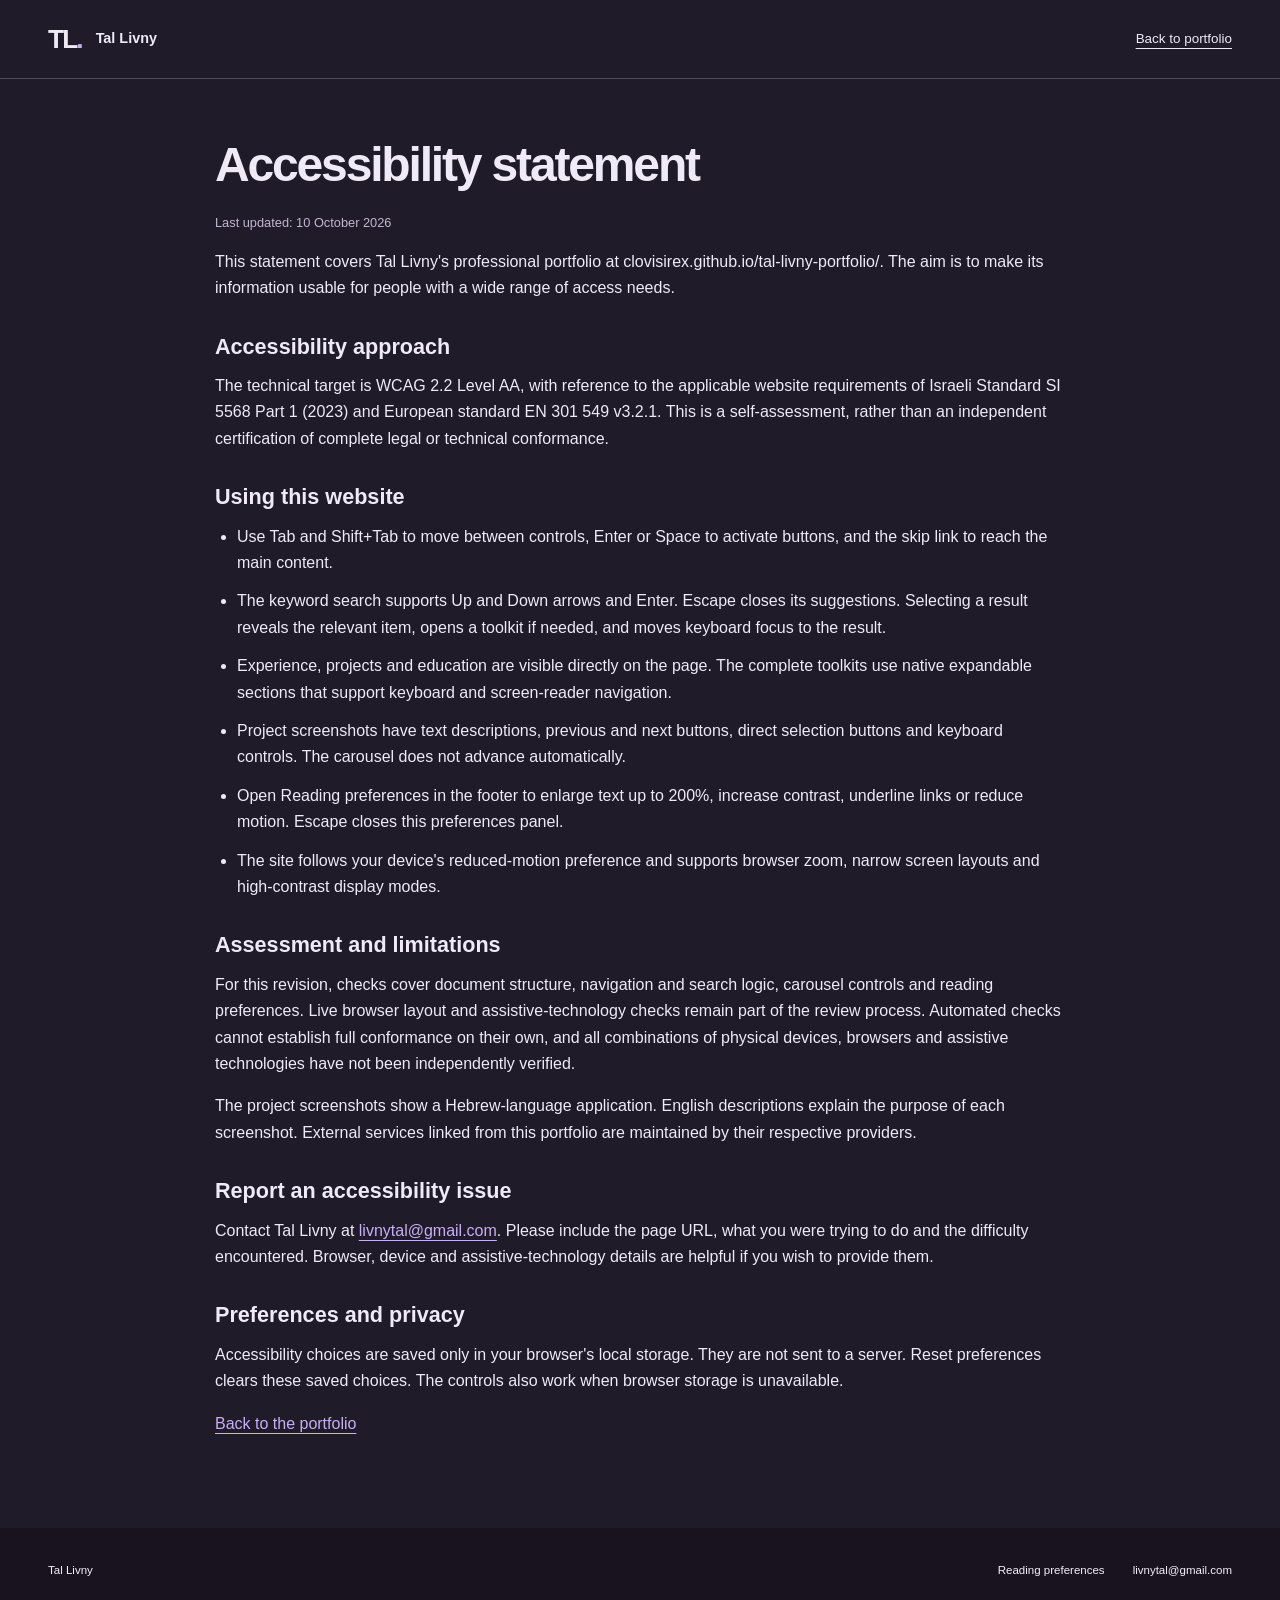
==== commit 03f65f3c: "Refresh portfolio with Plum and Lavender design and visible experience Improve navigation and contac" ====
--- a/accessibility.html
+++ b/accessibility.html
@@ -1 +1,3 @@
-<!doctype html><html lang="en" dir="ltr"><head><meta charset="utf-8"><meta name="viewport" content="width=device-width,initial-scale=1"><meta name="theme-color" content="#0b1220"><title>Accessibility | Tal Livny</title><meta name="description" content="Accessibility preferences, keyboard instructions and contact information for Tal Livny's portfolio."><link rel="icon" href="assets/favicon.svg" type="image/svg+xml"><link rel="stylesheet" href="styles.css?v=responsive-a11y-15"><script src="accessibility.js?v=responsive-a11y-15" defer></script></head><body><svg class="svg-defs" xmlns="http://www.w3.org/2000/svg" aria-hidden="true"><defs><symbol id="i-code" viewbox="0 0 24 24"><path d="m8 6-6 6 6 6m8-12 6 6-6 6m-3-16-2 20"></path></symbol><symbol id="i-shield" viewbox="0 0 24 24"><path d="m12 2 8 4v6c0 5-8 10-8 10S4 17 4 12V6z"></path><path d="m8 12 3 3 5-6"></path></symbol><symbol id="i-cloud" viewbox="0 0 24 24"><path d="M7 18h11a4 4 0 0 0 .7-7.9A7 7 0 0 0 5.2 8.5 5 5 0 0 0 7 18Z"></path></symbol><symbol id="i-arrow" viewbox="0 0 24 24"><path d="M5 19 19 5M5 5h14v14"></path></symbol><symbol id="i-down" viewbox="0 0 24 24"><path d="M12 3v12m-5-5 5 5 5-5M4 17v4h16v-4"></path></symbol><symbol id="i-mail" viewbox="0 0 24 24"><rect x="2" y="4" width="20" height="16" rx="3"></rect><path d="m3 6 9 7 9-7"></path></symbol><symbol id="i-pin" viewbox="0 0 24 24"><path d="M20 10c0 6-8 12-8 12S4 16 4 10a8 8 0 1 1 16 0Z"></path><circle cx="12" cy="10" r="3"></circle></symbol><symbol id="i-github" viewbox="0 0 24 24"><path d="M9 21v-4c-3 .8-4-1-5-2m11 6v-4c0-1-.3-2-1-2.5 4-.5 6-2 6-5.5 0-1.5-.5-2.7-1.5-3.7.4-1 .4-2.3 0-3.3-1.4-.1-3 .8-4 1.4a11 11 0 0 0-5 0C8.5 2.8 7 1.9 5.5 2c-.4 1-.4 2.3 0 3.3C4.5 6.3 4 7.5 4 9c0 3.5 2 5 6 5.5-.7.5-1 1.5-1 2.5"></path></symbol><symbol id="i-linkedin" viewbox="0 0 24 24"><rect x="2" y="2" width="20" height="20" rx="3"></rect><path d="M7 10v7m5 0v-7m0 3c0-4 5-4 5 0v4"></path><circle cx="7" cy="7" r=".6"></circle></symbol><symbol id="i-brain" viewbox="0 0 24 24"><path d="M12 5c-2-4-7-2-7 1-4 1-4 6-1 8-2 3 0 6 3 6 1 3 5 2 5-1V5Zm0 0c2-4 7-2 7 1 4 1 4 6 1 8 2 3 0 6-3 6-1 3-5 2-5-1M6 9l3 2m-5 3 4 1m10-6-3 2m5 3-4 1"></path></symbol><symbol id="i-plus" viewbox="0 0 24 24"><path d="M12 5v14M5 12h14"></path></symbol><symbol id="i-work" viewbox="0 0 24 24"><rect x="3" y="7" width="18" height="14" rx="2"></rect><path d="M8 7V3h8v4M3 12h18M10 12v3h4v-3"></path></symbol><symbol id="i-school" viewbox="0 0 24 24"><path d="m2 9 10-6 10 6-10 6-10-6Zm4 3v6c4 3 8 3 12 0v-6M22 9v9"></path></symbol><symbol id="i-server" viewbox="0 0 24 24"><g fill="none" stroke="currentColor" stroke-width="1.6" stroke-linecap="round" stroke-linejoin="round"><rect x="3" y="3" width="18" height="7" rx="2"></rect><rect x="3" y="14" width="18" height="7" rx="2"></rect><path d="M7 6.5h.01M7 17.5h.01M16 6.5h2M16 17.5h2"></path></g></symbol><symbol id="i-layers" viewbox="0 0 24 24"><g fill="none" stroke="currentColor" stroke-width="1.6" stroke-linecap="round" stroke-linejoin="round"><path d="m12 3 10 5-10 5L2 8l10-5ZM2 12l10 5 10-5M2 16l10 5 10-5"></path></g></symbol><symbol id="i-language" viewbox="0 0 24 24"><g fill="none" stroke="currentColor" stroke-width="1.6" stroke-linecap="round" stroke-linejoin="round"><path d="M3 4h11M8 2v2M5 5c1 5 3 7 8 9M12 5c-1 5-3 8-8 10M13 21l4-10 4 10M15 17h4"></path></g></symbol><symbol id="i-terminal" viewbox="0 0 24 24"><g fill="none" stroke="currentColor" stroke-width="1.6" stroke-linecap="round" stroke-linejoin="round"><rect x="2.5" y="4" width="19" height="16" rx="2"></rect><path d="m6 8 4 4-4 4M13 16h5"></path></g></symbol><symbol id="i-search" viewbox="0 0 24 24"><circle cx="10.5" cy="10.5" r="6.5"></circle><path d="m16 16 5 5"></path></symbol><symbol id="i-accessibility" viewbox="0 0 24 24"><circle cx="12" cy="4" r="2"></circle><path d="M4 8l8 2 8-2M12 10v5m0 0-4 7m4-7 4 7"></path></symbol></defs></svg><a class="skip-link" href="#main">Skip to content</a><header class="site-header"><div class="container nav-shell"><a class="brand" href="./" aria-label="Tal Livny portfolio"><span class="brand-mark">TL<span>.</span></span><span class="brand-name">Tal Livny</span></a><div class="nav-actions"><button type="button" class="accessibility-open" data-accessibility-open aria-haspopup="dialog" aria-controls="accessibility-dialog" aria-expanded="false" aria-label="Accessibility preferences"><svg class="icon" aria-hidden="true"><use href="#i-accessibility"></use></svg><span>Accessibility</span></button></div></div></header><main class="container statement-content" id="main" tabindex="-1"><h1>Accessibility statement</h1><p class="statement-updated">Last updated: 6 October 2026</p><p>This statement covers Tal Livny's professional portfolio at clovisirex.github.io/tal-livny-portfolio/. The aim is to make its information usable for people with a wide range of access needs.</p><h2>Accessibility approach</h2><p>The technical target is WCAG 2.2 Level AA, with reference to the applicable website requirements of Israeli Standard SI 5568 Part 1 (2023) and European standard EN 301 549 v3.2.1. This is a self-assessment, rather than an independent certification of complete legal or technical conformance.</p><h2>Using this website</h2><ul><li>Use Tab and Shift+Tab to move between controls, Enter or Space to activate buttons, and the skip link to reach the main content.</li><li>The keyword search supports Up and Down arrows and Enter. Escape closes its suggestions. Selecting a result opens its category and highlights the relevant item.</li><li>Category buttons announce whether they are expanded. Each open category has a labelled close button.</li><li>Project screenshots have text descriptions, previous and next buttons, direct selection buttons and keyboard controls. The carousel does not advance automatically.</li><li>Open Accessibility in the header to enlarge text up to 200%, increase contrast, underline links or pause animations. Escape closes this preferences panel.</li><li>The site follows your device's reduced-motion preference and supports browser zoom, narrow screen layouts and high-contrast display modes.</li></ul><h2>Assessment and limitations</h2><p>Checks include keyboard interaction, accessible names and structure, automated accessibility scans, different viewport widths, increased text size and text spacing. Automated checks cannot establish full conformance on their own, and all combinations of physical devices, browsers and assistive technologies have not been independently verified.</p><p>The project screenshots show a Hebrew-language application. English descriptions explain the purpose of each screenshot. External services linked from this portfolio are maintained by their respective providers.</p><h2>Report an accessibility issue</h2><p>Contact Tal Livny at <a href="mailto:livnytal@gmail.com">livnytal@gmail.com</a>. Please include the page URL, what you were trying to do and the difficulty encountered. Browser, device and assistive-technology details are helpful if you wish to provide them.</p><h2>Preferences and privacy</h2><p>Accessibility choices are saved only in your browser's local storage. They are not sent to a server. Reset preferences clears these saved choices. The controls also work when browser storage is unavailable.</p><p><a href="./">Back to the portfolio</a></p></main><footer class="compact-contact"><div class="container compact-contact-inner"><a class="contact-item" href="mailto:livnytal@gmail.com">livnytal@gmail.com</a><a class="contact-item" href="./">Portfolio</a><span class="copyright">Tal Livny</span></div></footer><dialog id="accessibility-dialog" class="accessibility-dialog" aria-labelledby="accessibility-title"><div class="accessibility-dialog-heading"><h2 id="accessibility-title">Accessibility preferences</h2><button type="button" class="close-panel" data-accessibility-close aria-label="Close accessibility preferences">×</button></div><p class="accessibility-intro">Adjust this website to suit your reading preferences.</p><div class="accessibility-setting"><label for="accessibility-text">Text size</label><select id="accessibility-text"><option value="100">Default - 100%</option><option value="125">Larger - 125%</option><option value="150">Large - 150%</option><option value="200">Extra large - 200%</option></select></div><label class="accessibility-setting"><span>Higher contrast</span><input type="checkbox" id="accessibility-contrast"></label><label class="accessibility-setting"><span>Underline links</span><input type="checkbox" id="accessibility-links"></label><label class="accessibility-setting"><span>Reduce motion / pause animations</span><input type="checkbox" id="accessibility-motion" aria-describedby="accessibility-motion-note"></label><p class="accessibility-note" id="accessibility-motion-note">Your device's reduced-motion preference is respected automatically.</p><div class="accessibility-dialog-actions"><button type="button" class="button button-secondary" id="accessibility-reset">Reset preferences</button><a href="accessibility.html" class="text-link">Accessibility statement</a></div></dialog></body></html>+<!doctype html>
+<html lang="en" dir="ltr" data-color-theme="plum"><head><meta charset="utf-8"><meta name="viewport" content="width=device-width,initial-scale=1"><title>Accessibility | Tal Livny</title><link rel="icon" href="assets/favicon.svg" type="image/svg+xml"><link rel="stylesheet" href="styles.css?v=review-22"><script src="accessibility.js?v=review-22" defer=""></script></head><body class="statement-page"><svg class="svg-defs" xmlns="http://www.w3.org/2000/svg" aria-hidden="true"><defs><symbol id="i-code" viewBox="0 0 32 32"><g fill="none" stroke="currentColor" stroke-width="1.8" stroke-linecap="round" stroke-linejoin="round"><path d="M14 26H4a2 2 0 0 1-2-2V6a2 2 0 0 1 2-2h22a2 2 0 0 1 2 2v8M2 10h26m-22 4 4 4-4 4m7 0h3"></path><circle cx="6" cy="7" r=".4"></circle><circle cx="9" cy="7" r=".4"></circle><path d="M28.989 21.934L30.876 22.688L30.876 25.312L28.989 26.066L28.989 26.066L29.790 27.935L27.935 29.790L26.066 28.989L26.066 28.989L25.312 30.876L22.688 30.876L21.934 28.989L21.934 28.989L20.065 29.790L18.210 27.935L19.011 26.066L19.011 26.066L17.124 25.312L17.124 22.688L19.011 21.934L19.011 21.934L18.210 20.065L20.065 18.210L21.934 19.011L21.934 19.011L22.688 17.124L25.312 17.124L26.066 19.011L26.066 19.011L27.935 18.210L29.790 20.065L28.989 21.934Z"></path><circle cx="24" cy="24" r="2.5"></circle></g></symbol><symbol id="i-shield" viewBox="0 0 32 32"><g fill="none" stroke="currentColor" stroke-width="1.8" stroke-linecap="round" stroke-linejoin="round"><path d="m16 2 12 5v8c0 8-12 15-12 15S4 23 4 15V7Z"></path><rect x="11" y="14" width="10" height="9" rx="1.8"></rect><path d="M12.5 14v-3a3.5 3.5 0 0 1 7 0v3M16 18v2"></path></g></symbol><symbol id="i-cloud" viewBox="0 0 24 24"><path d="M7 18h11a4 4 0 0 0 .7-7.9A7 7 0 0 0 5.2 8.5 5 5 0 0 0 7 18Z"></path></symbol><symbol id="i-arrow" viewBox="0 0 24 24"><path d="M5 19 19 5M5 5h14v14"></path></symbol><symbol id="i-down" viewBox="0 0 24 24"><path d="M12 3v12m-5-5 5 5 5-5M4 17v4h16v-4"></path></symbol><symbol id="i-mail" viewBox="0 0 24 24"><rect x="2" y="4" width="20" height="16" rx="3"></rect><path d="m3 6 9 7 9-7"></path></symbol><symbol id="i-pin" viewBox="0 0 24 24"><path d="M20 10c0 6-8 12-8 12S4 16 4 10a8 8 0 1 1 16 0Z"></path><circle cx="12" cy="10" r="3"></circle></symbol><symbol id="i-github" viewBox="0 0 24 24"><path d="M9 21v-4c-3 .8-4-1-5-2m11 6v-4c0-1-.3-2-1-2.5 4-.5 6-2 6-5.5 0-1.5-.5-2.7-1.5-3.7.4-1 .4-2.3 0-3.3-1.4-.1-3 .8-4 1.4a11 11 0 0 0-5 0C8.5 2.8 7 1.9 5.5 2c-.4 1-.4 2.3 0 3.3C4.5 6.3 4 7.5 4 9c0 3.5 2 5 6 5.5-.7.5-1 1.5-1 2.5"></path></symbol><symbol id="i-linkedin" viewBox="0 0 24 24"><rect x="2" y="2" width="20" height="20" rx="3"></rect><path d="M7 10v7m5 0v-7m0 3c0-4 5-4 5 0v4"></path><circle cx="7" cy="7" r=".6"></circle></symbol><symbol id="i-brain" viewBox="0 0 24 24"><path d="M12 5c-2-4-7-2-7 1-4 1-4 6-1 8-2 3 0 6 3 6 1 3 5 2 5-1V5Zm0 0c2-4 7-2 7 1 4 1 4 6 1 8 2 3 0 6-3 6-1 3-5 2-5-1M6 9l3 2m-5 3 4 1m10-6-3 2m5 3-4 1"></path></symbol><symbol id="i-plus" viewBox="0 0 24 24"><path d="M12 5v14M5 12h14"></path></symbol><symbol id="i-work" viewBox="0 0 24 24"><rect x="3" y="7" width="18" height="14" rx="2"></rect><path d="M8 7V3h8v4M3 12h18M10 12v3h4v-3"></path></symbol><symbol id="i-school" viewBox="0 0 24 24"><path d="m2 9 10-6 10 6-10 6-10-6Zm4 3v6c4 3 8 3 12 0v-6M22 9v9"></path></symbol><symbol id="i-server" viewBox="0 0 32 32"><g fill="none" stroke="currentColor" stroke-width="1.8" stroke-linecap="round" stroke-linejoin="round"><path d="M9 25H8a6 6 0 0 1-3-11.2A8 8 0 0 1 20 7a5 5 0 0 1 8 3"></path><rect x="11" y="12" width="18" height="5" rx="1.3"></rect><rect x="11" y="19" width="18" height="5" rx="1.3"></rect><rect x="11" y="26" width="18" height="5" rx="1.3"></rect><path d="M14 14.5h6M14 21.5h6M14 28.5h6"></path><circle cx="25.5" cy="14.5" r=".6"></circle><circle cx="25.5" cy="21.5" r=".6"></circle><circle cx="25.5" cy="28.5" r=".6"></circle></g></symbol><symbol id="i-layers" viewBox="0 0 24 24"><g fill="none" stroke="currentColor" stroke-width="1.6" stroke-linecap="round" stroke-linejoin="round"><path d="m12 3 10 5-10 5L2 8l10-5ZM2 12l10 5 10-5M2 16l10 5 10-5"></path></g></symbol><symbol id="i-language" viewBox="0 0 24 24"><g fill="none" stroke="currentColor" stroke-width="1.6" stroke-linecap="round" stroke-linejoin="round"><path d="M3 4h11M8 2v2M5 5c1 5 3 7 8 9M12 5c-1 5-3 8-8 10M13 21l4-10 4 10M15 17h4"></path></g></symbol><symbol id="i-terminal" viewBox="0 0 24 24"><g fill="none" stroke="currentColor" stroke-width="1.6" stroke-linecap="round" stroke-linejoin="round"><rect x="2.5" y="4" width="19" height="16" rx="2"></rect><path d="m6 8 4 4-4 4M13 16h5"></path></g></symbol><symbol id="i-search" viewBox="0 0 24 24"><circle cx="10.5" cy="10.5" r="6.5"></circle><path d="m16 16 5 5"></path></symbol><symbol id="i-accessibility" viewBox="0 0 24 24"><circle cx="12" cy="4" r="2"></circle><path d="M4 8l8 2 8-2M12 10v5m0 0-4 7m4-7 4 7"></path></symbol><symbol id="i-fullstack" viewBox="0 0 32 32"><rect x="2" y="3" width="21" height="17" rx="2"></rect><path d="M2 8h21m-15 3-3 3 3 3m9-6 3 3-3 3m-4-7-2 8"></path><ellipse cx="24" cy="22" rx="6" ry="2.5"></ellipse><path d="M18 22v6c0 1.4 2.7 2.5 6 2.5s6-1.1 6-2.5v-6M18 25c0 1.4 2.7 2.5 6 2.5s6-1.1 6-2.5"></path></symbol><symbol id="i-projects" viewBox="0 0 24 24"><path d="M3 7a2 2 0 0 1 2-2h5l3 3h6a2 2 0 0 1 2 2v9a2 2 0 0 1-2 2H5a2 2 0 0 1-2-2Z"></path><path d="m9 12-3 3 3 3m6-6 3 3-3 3"></path></symbol><symbol id="i-explore" viewBox="0 0 24 24"><circle cx="12" cy="12" r="9"></circle><path d="m16 8-2.5 5.5L8 16l2.5-5.5Z"></path></symbol><symbol id="i-deliver" viewBox="0 0 24 24"><path d="M4 4v16h16M8 16v-3m4 3v-6m4 6V8m-8 2 5-5 3 2 5-5M17 2h4v4"></path></symbol></defs></svg><a class="skip-link" href="#main">Skip to content</a><header class="site-header"><div class="container nav-shell"><a class="brand" href="index.html" aria-label="Tal Livny, back to portfolio"><span class="brand-mark" aria-hidden="true">TL<span>.</span></span><span class="brand-name">Tal Livny</span></a><a class="text-link" href="index.html">Back to portfolio</a></div></header><main id="main" class="container statement-main" tabindex="-1"><h1>Accessibility statement</h1><p class="statement-updated">Last updated: 10 October 2026</p><p>This statement covers Tal Livny's professional portfolio at clovisirex.github.io/tal-livny-portfolio/. The aim is to make its information usable for people with a wide range of access needs.</p><h2>Accessibility approach</h2><p>The technical target is WCAG 2.2 Level AA, with reference to the applicable website requirements of Israeli Standard SI 5568 Part 1 (2023) and European standard EN 301 549 v3.2.1. This is a self-assessment, rather than an independent certification of complete legal or technical conformance.</p><h2>Using this website</h2><ul><li>Use Tab and Shift+Tab to move between controls, Enter or Space to activate buttons, and the skip link to reach the main content.</li><li>The keyword search supports Up and Down arrows and Enter. Escape closes its suggestions. Selecting a result reveals the relevant item, opens a toolkit if needed, and moves keyboard focus to the result.</li><li>Experience, projects and education are visible directly on the page. The complete toolkits use native expandable sections that support keyboard and screen-reader navigation.</li><li>Project screenshots have text descriptions, previous and next buttons, direct selection buttons and keyboard controls. The carousel does not advance automatically.</li><li>Open Reading preferences in the footer to enlarge text up to 200%, increase contrast, underline links or reduce motion. Escape closes this preferences panel.</li><li>The site follows your device's reduced-motion preference and supports browser zoom, narrow screen layouts and high-contrast display modes.</li></ul><h2>Assessment and limitations</h2><p>For this revision, checks cover document structure, navigation and search logic, carousel controls and reading preferences. Live browser layout and assistive-technology checks remain part of the review process. Automated checks cannot establish full conformance on their own, and all combinations of physical devices, browsers and assistive technologies have not been independently verified.</p><p>The project screenshots show a Hebrew-language application. English descriptions explain the purpose of each screenshot. External services linked from this portfolio are maintained by their respective providers.</p><h2>Report an accessibility issue</h2><p>Contact Tal Livny at <a href="mailto:livnytal@gmail.com">livnytal@gmail.com</a>. Please include the page URL, what you were trying to do and the difficulty encountered. Browser, device and assistive-technology details are helpful if you wish to provide them.</p><h2>Preferences and privacy</h2><p>Accessibility choices are saved only in your browser's local storage. They are not sent to a server. Reset preferences clears these saved choices. The controls also work when browser storage is unavailable.</p><p><a href="index.html">Back to the portfolio</a></p></main><footer class="site-footer"><div class="container footer-inner"><p>Tal Livny</p><div class="footer-links"><button type="button" class="accessibility-open" data-accessibility-open="" aria-haspopup="dialog" aria-controls="accessibility-dialog" aria-expanded="false">Reading preferences</button><a href="mailto:livnytal@gmail.com">livnytal@gmail.com</a></div></div></footer><dialog id="accessibility-dialog" class="accessibility-dialog" aria-labelledby="accessibility-title"><div class="accessibility-dialog-heading"><h2 id="accessibility-title">Accessibility preferences</h2><button type="button" class="close-panel" data-accessibility-close="" aria-label="Close accessibility preferences">×</button></div><p class="accessibility-intro">Adjust this website to suit your reading preferences.</p><div class="accessibility-setting"><label for="accessibility-text">Text size</label><select id="accessibility-text"><option value="100">Default - 100%</option><option value="125">Larger - 125%</option><option value="150">Large - 150%</option><option value="200">Extra large - 200%</option></select></div><label class="accessibility-setting"><span>Higher contrast</span><input type="checkbox" id="accessibility-contrast"></label><label class="accessibility-setting"><span>Underline links</span><input type="checkbox" id="accessibility-links"></label><label class="accessibility-setting"><span>Reduce motion / pause animations</span><input type="checkbox" id="accessibility-motion" aria-describedby="accessibility-motion-note"></label><p class="accessibility-note" id="accessibility-motion-note">Your device's reduced-motion preference is respected automatically.</p><div class="accessibility-dialog-actions"><button type="button" class="button button-secondary" id="accessibility-reset">Reset preferences</button><a href="accessibility.html?v=review-22" class="text-link">Accessibility statement</a></div></dialog>
+</body></html>
--- a/styles.css
+++ b/styles.css
@@ -1,158 +1,538 @@
-:root{--bg:#0b1220;--surface:#101b2d;--text:#edf1f8;--muted:#9caac0;--mint:#9ce4db;--purple:#c2b5fa;--blue:#9cc6fb;--line:rgba(176,200,229,.14);--radius:22px;--header:82px;color-scheme:dark}
-*{box-sizing:border-box}html{scroll-behavior:smooth;scroll-padding-top:110px}body{margin:0;background:var(--bg);color:var(--text);font-family:Arial,Helvetica,sans-serif;font-size:1rem;line-height:1.75;-webkit-font-smoothing:antialiased}a{color:inherit;text-decoration:none}button{font:inherit;color:inherit;cursor:pointer}a,button{-webkit-tap-highlight-color:transparent}button:disabled{cursor:default}button{border:0}a:focus-visible,button:focus-visible,[tabindex]:focus-visible{outline:2px solid var(--mint);outline-offset:5px}::selection{background:var(--mint);color:var(--bg)}h1,h2,h3,p{margin:0}h1,h2,h3{line-height:1.2}h2{font-size:clamp(1.875rem,3.7vw,3rem);letter-spacing:-1.4px;font-weight:700}h3{font-size:1.3125rem}p{margin-block-end:16px}img{display:block;max-width:100%}.container{width:min(1160px,calc(100% - 80px));margin-inline:auto}.section{padding-block:108px}.muted{color:var(--muted)}.icon{width:22px;height:22px;fill:none;stroke:currentColor;stroke-width:1.7;stroke-linecap:round;stroke-linejoin:round;flex-shrink:0}.icon.small{width:15px;height:15px}.svg-defs{position:absolute;width:0;height:0;overflow:hidden}.skip-link{position:fixed;inset-block-start:-100px;inset-inline-start:20px;padding:10px 20px;background:var(--mint);color:var(--bg);z-index:100}.skip-link:focus{inset-block-start:12px}.scroll-progress{position:fixed;inset-block-start:0;inset-inline-start:0;height:2px;width:0;background:var(--mint);z-index:100;pointer-events:none}
-.site-header{position:sticky;top:0;height:var(--header);z-index:50;background:rgba(11,18,32,.84);border-bottom:1px solid var(--line);backdrop-filter:blur(20px)}.nav-shell{height:100%;display:flex;align-items:center;justify-content:space-between;gap:24px}.brand{display:flex;align-items:center;gap:14px}.brand-mark{font-size:1.8125rem;font-weight:800;letter-spacing:-2px}.brand-mark span,.accent{color:var(--mint)}.brand-name{font-size:0.8125rem;color:var(--muted);padding-inline-start:14px;border-inline-start:1px solid var(--line);letter-spacing:.3px}nav{display:flex;gap:32px;font-size:0.875rem}nav a{color:var(--muted);transition:color .2s}nav a:hover,nav a[aria-current]{color:var(--mint)}.nav-actions{display:flex;gap:14px;align-items:center}.menu-button{display:none;background:none;width:44px;height:44px;padding:12px}.menu-button span{display:block;height:2px;background:var(--text);margin:5px 0;transition:transform .2s}.menu-button[aria-expanded=true] span:first-child{transform:translateY(3.5px) rotate(45deg)}.menu-button[aria-expanded=true] span:last-child{transform:translateY(-3.5px) rotate(-45deg)}
-.hero{position:relative;min-height:730px;display:grid;grid-template-columns:1.08fr 1fr;align-items:center;gap:45px;padding-block:92px 116px}.eyebrow{display:flex;align-items:center;gap:14px;color:var(--mint);font-size:0.75rem;font-weight:600;letter-spacing:.8px;margin-bottom:22px}.small-line{width:26px;height:1px;background:var(--mint)}.section-number{font-size:0.6875rem;color:var(--muted);font-variant-numeric:tabular-nums;direction:ltr}.hero h1{font-size:clamp(4rem,7.2vw,5.875rem);font-weight:800;letter-spacing:-3px;margin-bottom:20px}.hero-role{font-size:clamp(1.4375rem,2.6vw,2.0625rem);line-height:1.35;text-align:start;letter-spacing:-.6px;font-weight:600;margin-bottom:25px}.hero-role span{color:var(--mint)}.hero-description{font-size:1.0625rem;color:var(--muted);max-width:500px;line-height:1.9;margin-bottom:30px}.hero-buttons{display:flex;flex-wrap:wrap;gap:12px;margin-bottom:27px}.button{display:inline-flex;align-items:center;justify-content:center;gap:14px;padding:12px 21px;border-radius:9px;font-size:0.875rem;font-weight:600;border:1px solid transparent;transition:transform .2s,background .2s,border-color .2s;min-height:49px}.button:hover{transform:translateY(-3px)}.button-primary{background:var(--mint);color:#11272a}.button-primary:hover{background:#b6eee7}.button-secondary{background:rgba(255,255,255,.025);border-color:var(--line)}.button-secondary:hover{border-color:rgba(156,228,219,.5);background:rgba(156,228,219,.06)}.button .icon{width:19px;height:19px}.hero-location{display:flex;align-items:center;gap:9px;font-size:0.8125rem;color:var(--muted)}.hero-location .icon{height:16px;width:16px}.hero-location a{color:var(--text)}.hero-location a:hover{color:var(--mint)}.dot-separator{margin-inline:7px}.scroll-cue{position:absolute;inset-block-end:32px;inset-inline-start:0;font-size:0.6875rem;display:flex;align-items:center;gap:18px;color:var(--muted)}.scroll-arrow{font-size:1.375rem;color:var(--mint);animation:nudge 2.8s ease-in-out infinite}
-.hero-art{position:relative;width:100%;aspect-ratio:1;max-width:510px;isolation:isolate;direction:ltr}.hero-art:before{content:"";position:absolute;inset:0;background:radial-gradient(ellipse,rgba(76,125,174,.17),transparent 66%);z-index:-1}.art-grid{position:absolute;inset:3%;background-image:radial-gradient(rgba(154,188,212,.2) 1px,transparent 1px);background-size:24px 24px;mask-image:radial-gradient(ellipse,#000 20%,transparent 70%)}.orbit{position:absolute;border:1px solid rgba(156,228,219,.1);border-radius:50%;inset:12%;transform:rotate(-25deg)}.orbit-two{inset:25% 3%;transform:rotate(40deg)}.art-lines{position:absolute;inset:0;width:100%;height:100%;fill:var(--mint);stroke:rgba(156,228,219,.18);stroke-width:1}.art-lines path{fill:none;stroke-dasharray:4 7}.core-hex{position:absolute;inset:29%;background:linear-gradient(145deg,#253e54,#102236);clip-path:polygon(25% 0,75% 0,100% 50%,75% 100%,25% 100%,0 50%);display:flex;flex-direction:column;align-items:center;justify-content:center;filter:drop-shadow(0 0 25px #9ce4db);color:var(--text)}.core-hex>span{font-size:4.6875rem;font-weight:800;letter-spacing:-6px;line-height:1.1}.core-hex>span span{color:var(--mint)}.core-hex small{font-size:0.5rem;letter-spacing:2.5px;color:var(--mint);margin-top:10px}.floating-card{position:absolute;display:flex;align-items:center;gap:12px;padding:14px 17px;border:1px solid rgba(173,196,226,.18);border-radius:12px;background:linear-gradient(120deg,rgba(27,43,64,.97),rgba(17,29,48,.96));box-shadow:0 20px 50px #050b1660;animation:float 6s ease-in-out infinite;text-align:left}.floating-card b{display:block;font-size:0.8125rem;letter-spacing:.3px}.floating-card small{display:block;font-size:0.625rem;color:var(--muted);margin-top:2px;white-space:nowrap}.card-icon,.skill-icon{background:rgba(156,228,219,.09);color:var(--mint);border-radius:9px;width:42px;height:42px;display:grid;place-items:center;flex-shrink:0}.purple{color:var(--purple);background:rgba(194,181,250,.09)}.blue{color:var(--blue);background:rgba(156,198,251,.09)}.code-card{top:13%;left:0}.security-card{right:-4%;top:31%;animation-delay:-2s}.cloud-card{left:16%;bottom:10%;animation-delay:-4s}.art-coordinate{position:absolute;bottom:0;right:9%;font-size:0.5625rem;letter-spacing:2px;color:#6e819c}.technology-strip{border-block:1px solid var(--line);background:#0e1727}.technology-strip .container{display:flex;justify-content:space-between;gap:25px;flex-wrap:wrap;padding-block:23px;color:#91a1b8;font-size:0.8125rem;font-weight:600;letter-spacing:.2px}
-.about-section{display:grid;grid-template-columns:1fr 1fr;gap:65px 80px}.about-copy{font-size:1rem}.about-copy p{margin-bottom:21px}.about-note{display:flex;align-items:center;gap:12px;color:var(--mint);font-size:0.75rem}.about-note .icon{width:24px;height:24px}.skills-grid{grid-column:1/-1;display:grid;grid-template-columns:repeat(4,1fr);gap:15px}.skill-card{padding:27px 23px;border:1px solid var(--line);border-radius:14px;background:linear-gradient(140deg,#111d2f,#0d1726);transition:border-color .3s,transform .3s}.skill-card:hover{border-color:rgba(156,228,219,.35);transform:translateY(-5px)}.skill-icon{margin-bottom:24px}.skill-card h3{font-size:1.125rem;margin-bottom:14px}.skill-card p{font-size:0.8125rem;color:var(--muted);min-height:53px;line-height:1.8}.tags{display:flex;flex-wrap:wrap;gap:6px;text-align:left}.tags span{border:1px solid var(--line);color:#b9c6d9;border-radius:5px;padding:3px 8px;font-size:0.625rem;line-height:1.6}.skill-card .tags{margin-top:22px}.projects-section{background:#0e1829;border-block:1px solid var(--line)}.section-heading{display:flex;align-items:end;justify-content:space-between;gap:35px;margin-bottom:42px}.section-heading .eyebrow{margin-bottom:16px}.text-link{display:inline-flex;align-items:center;gap:12px;color:var(--mint);font-size:0.8125rem;line-height:1.5}.text-link:hover{color:var(--text)}.text-link .icon{width:17px;height:17px}.carousel{border:1px solid var(--line);border-radius:var(--radius);overflow:hidden;background:#111e31}.carousel-viewport{touch-action:pan-y}.project-slide{display:grid;grid-template-columns:1.35fr 1fr;min-height:462px}.project-slide[hidden]{display:none}.project-slide.is-changing{animation:slideIn .5s both}.project-visual{display:flex;align-items:center;justify-content:center;padding:38px;background:radial-gradient(ellipse at 50% 10%,rgba(144,154,231,.18),transparent 70%),#142237;overflow:hidden;direction:ltr}.browser-frame{width:100%;border:1px solid rgba(218,231,252,.2);border-radius:11px;overflow:hidden;box-shadow:0 26px 45px #03091360;transform:perspective(1500px) rotateY(3deg) rotateX(2deg);transition:transform .5s}.browser-frame:hover{transform:perspective(1500px) rotateY(0) rotateX(0)}.browser-bar{display:flex;align-items:center;justify-content:space-between;gap:12px;height:33px;background:#e7ecf4;color:#5a6575;font-size:0.5625rem;padding:0 12px}.browser-dots{display:flex;gap:4px}.browser-dots i{display:block;width:5px;height:5px;border-radius:50%;background:#b2bdcc}.browser-frame img{width:100%;height:auto;aspect-ratio:1.48;object-fit:cover;object-position:center}.project-copy{display:flex;flex-direction:column;align-items:start;justify-content:center;padding:40px}.project-category{font-size:0.625rem;letter-spacing:1.1px;color:var(--mint);margin-bottom:16px}.project-copy h3{font-size:2rem;letter-spacing:-.7px;margin-bottom:20px}.project-copy>p:not(.project-category):not(.image-caption){font-size:0.875rem;color:var(--muted);line-height:1.85;margin-bottom:23px}.project-copy .tags{margin-bottom:20px}.project-copy .image-caption{font-size:0.625rem;color:#a2b1c7;margin-bottom:25px}.project-copy .button{font-size:0.75rem;padding:10px 16px;min-height:43px}.carousel-controls{border-top:1px solid var(--line);display:flex;align-items:center;justify-content:space-between;padding:12px 24px}.carousel-dots{display:flex}.carousel-dots button{width:36px;height:40px;background:transparent;display:grid;place-items:center}.carousel-dots button span{width:6px;height:6px;border-radius:9px;background:#51637d;transition:width .3s,background .3s}.carousel-dots button[aria-pressed=true] span{width:24px;background:var(--mint)}.carousel-counter{font-size:0.6875rem;letter-spacing:1px;margin:0;color:var(--mint)}.carousel-arrows{display:flex;gap:8px}.carousel-arrows button{width:38px;height:38px;background:transparent;border:1px solid var(--line);border-radius:50%;font-size:1.1875rem;transition:background .2s}.carousel-arrows button:hover{background:var(--mint);color:var(--bg)}
-.experience-section{display:grid;grid-template-columns:.85fr 1.25fr;gap:100px}.experience-intro{align-self:start;position:sticky;top:130px}.experience-intro h2{margin-bottom:24px}.experience-intro p.muted{font-size:0.875rem;margin-bottom:25px;max-width:300px}.timeline{border-inline-start:1px solid var(--line);padding-inline-start:32px}.timeline-item{position:relative;padding-bottom:37px;margin-bottom:37px;border-bottom:1px solid var(--line)}.timeline-item:last-child{border-bottom:0;margin-bottom:0;padding-bottom:0}.timeline-item:before{content:"";position:absolute;inset-inline-start:-38px;top:9px;width:10px;height:10px;border:2px solid var(--mint);border-radius:50%;background:var(--bg);box-shadow:0 0 0 5px var(--bg)}.timeline-item:first-child:before{background:var(--mint)}.timeline-top{display:flex;justify-content:space-between;align-items:baseline;gap:15px;margin-bottom:10px}.timeline-top h3{font-size:1.25rem;letter-spacing:-.3px}.date{font-size:0.6875rem;color:var(--muted);font-variant-numeric:tabular-nums;white-space:nowrap}.role{color:var(--mint);font-size:0.75rem;margin-bottom:17px;text-align:start}.timeline-item>p:not(.role){font-size:0.875rem;color:var(--muted);line-height:1.9;margin-bottom:18px}.experience-meta{display:flex;justify-content:space-between;flex-wrap:wrap;gap:8px;font-size:0.625rem;color:#889ab3}.education-section{background:#101a2c;border-block:1px solid var(--line);padding-block:72px}.education-grid{display:grid;grid-template-columns:1fr 1fr;gap:80px}.education-list article{position:relative;border-bottom:1px solid var(--line);padding-bottom:22px;margin-bottom:22px}.education-list article:last-child{border-bottom:0;padding-bottom:0;margin-bottom:0}.education-list .date{display:block;margin-bottom:9px}.education-list h3{font-size:1.125rem;margin-bottom:7px}.education-list p{font-size:0.75rem;color:var(--muted);margin:0}.resume-grid{display:grid;grid-template-columns:1fr 1fr;gap:20px}.resume-card{display:flex;align-items:center;gap:20px;background:linear-gradient(130deg,#142237,#101b2e);border:1px solid var(--line);border-radius:14px;padding:26px}.resume-card>.icon{width:29px;height:29px;color:var(--mint)}.resume-card h3{font-size:1.0625rem;margin-bottom:6px}.resume-card p{font-size:0.625rem;color:var(--muted);margin:0}.resume-links{display:flex;gap:10px;margin-inline-start:auto;align-items:center}.resume-links a{font-size:0.6875rem;border:1px solid var(--line);border-radius:6px;padding:7px 11px;display:flex;align-items:center;gap:7px}.resume-links a:hover{border-color:var(--mint);color:var(--mint)}.resume-links .icon{width:13px;height:13px}
-.contact-section{position:relative;background:radial-gradient(ellipse at 50% 120%,rgba(112,186,187,.14),transparent 65%),#111d2e;border-block:1px solid var(--line);padding-block:90px 48px}.contact-heading{max-width:760px}.contact-heading h2{font-size:clamp(2.625rem,5.7vw,4.5rem);line-height:1.18;letter-spacing:-2px;margin-bottom:26px}.contact-heading>p:not(.eyebrow){font-size:0.9375rem;color:var(--muted);margin-bottom:30px}.contact-email{display:inline-flex;align-items:center;gap:25px;color:var(--mint);font-size:clamp(1.125rem,2.8vw,2.0625rem);font-weight:600;letter-spacing:-.5px;border-bottom:1px solid rgba(156,228,219,.3);padding-bottom:12px;max-width:100%;overflow-wrap:anywhere}.contact-email:hover{color:#c5f5ee}.contact-email .icon{width:29px;height:29px}.contact-links{display:flex;flex-wrap:wrap;align-items:center;gap:35px;border-top:1px solid var(--line);margin-top:63px;padding-top:28px;font-size:0.75rem;color:var(--muted)}.contact-links>a,.contact-links>span{display:flex;align-items:center;gap:10px}.contact-links a:hover{color:var(--mint)}.contact-links .icon{width:18px;height:18px}.contact-links .icon.small{width:12px;height:12px}.contact-links>span{margin-inline-start:auto}.site-footer{padding-block:26px;display:flex;justify-content:space-between;align-items:center;gap:20px}.site-footer p{font-size:0.6875rem;color:var(--muted);margin:0}.site-footer .brand-mark{font-size:1.5rem}.site-footer .text-link{font-size:0.6875rem}
-.js-motion .reveal{opacity:0;transform:translateY(24px);transition:opacity .75s,transform .75s}.js-motion .reveal.is-visible{opacity:1;transform:none}.hero-enter{animation:enter .9s both}.hero h1{animation-delay:.05s}.hero-role{animation-delay:.15s}.hero-description{animation-delay:.25s}.hero-buttons{animation-delay:.35s}.hero-location{animation-delay:.45s}.hero-art{animation-delay:.25s}@keyframes enter{from{opacity:0;transform:translateY(20px)}to{opacity:1;transform:none}}@keyframes float{0%,100%{transform:translateY(0)}50%{transform:translateY(-10px)}}@keyframes nudge{0%,100%{transform:translateY(0)}50%{transform:translateY(5px)}}@keyframes slideIn{from{opacity:.4;transform:translateY(8px)}to{opacity:1;transform:none}}
-@media(min-width:1500px){.hero{min-height:790px}}
-@media(max-width:1050px){.container{width:calc(100% - 56px)}.hero{gap:20px;min-height:690px;padding-block:75px 100px}.floating-card{padding:12px;gap:9px}.card-icon{width:33px;height:33px}.floating-card b{font-size:0.6875rem}.floating-card small{font-size:0.5625rem}.security-card{right:0}.hero h1{font-size:4.75rem}.skills-grid{grid-template-columns:1fr 1fr}.skill-card p{min-height:0}.experience-section{gap:55px}.project-visual{padding:25px}.project-copy{padding:28px}.project-copy h3{font-size:1.75rem}.resume-card{padding:22px 18px;gap:13px}.resume-links{gap:6px}.resume-links a{padding:6px 8px}.resume-card h3{font-size:0.9375rem}}
-@media(max-width:760px){:root{--header:72px}.container{width:calc(100% - 40px)}.section{padding-block:72px}h2{font-size:2.125rem;letter-spacing:-.8px}.brand-name{display:none}.nav-shell{gap:12px}.nav-actions{gap:7px}.menu-button{display:block}#main-nav{display:none;position:absolute;top:71px;inset-inline:0;padding:22px 24px;background:#101b2d;border-bottom:1px solid var(--line);box-shadow:0 20px 25px #03091450;gap:0;flex-direction:column}#main-nav.is-open{display:flex}#main-nav a{padding:12px 6px;font-size:1rem}.hero{grid-template-columns:1fr;padding-block:55px 75px;gap:16px;min-height:0}.hero-copy{max-width:530px}.hero h1{font-size:4.3125rem;margin-bottom:19px}.hero-role{font-size:1.6875rem;margin-bottom:23px}.hero-description{font-size:0.9375rem;line-height:1.95;max-width:460px}.hero-buttons{gap:10px;margin-bottom:22px}.button{padding:11px 17px;font-size:0.8125rem}.hero-art{max-width:430px;width:min(100%,430px);margin-inline:auto;aspect-ratio:1.13;margin-top:10px}.code-card{top:8%;left:0}.security-card{top:32%;right:0}.cloud-card{bottom:3%;left:18%}.core-hex{inset:25% 29%}.core-hex>span{font-size:3.9375rem}.core-hex small{font-size:0.4375rem}.art-coordinate{display:none}.scroll-cue{bottom:22px}.technology-strip .container{justify-content:center;gap:16px 24px;padding-block:20px;font-size:0.6875rem}.about-section{grid-template-columns:1fr;gap:28px}.about-copy{font-size:0.9375rem}.skills-grid{gap:12px;margin-top:16px}.skill-card{padding:23px 19px}.skill-card h3{font-size:1rem}.skill-card p{font-size:0.75rem}.skill-card .tags{margin-top:18px}.section-heading{align-items:start;gap:23px;margin-bottom:30px}.section-heading .text-link{white-space:nowrap;padding-top:10px;font-size:0.6875rem}.project-slide{grid-template-columns:1fr;min-height:0}.project-visual{padding:26px;min-height:260px}.browser-frame{max-width:550px}.browser-frame img{aspect-ratio:1.7}.project-copy{padding:30px}.project-copy h3{font-size:1.75rem;margin-bottom:17px}.project-copy>p:not(.project-category):not(.image-caption){font-size:0.875rem}.project-copy .image-caption{margin-bottom:20px}.carousel-controls{padding:9px 19px}.experience-section{grid-template-columns:1fr;gap:43px}.experience-intro{position:static}.experience-intro p.muted{max-width:460px}.timeline{padding-inline-start:25px}.timeline-item:before{inset-inline-start:-31px}.timeline-top h3{font-size:1.125rem}.timeline-top{gap:10px}.timeline-item>p:not(.role){font-size:0.8125rem}.experience-meta{font-size:0.625rem;gap:8px 20px}.education-section{padding-block:56px}.education-grid{grid-template-columns:1fr;gap:35px}.education-list h3{font-size:1.0625rem}#resume .section-heading{display:block}#resume .section-heading .muted{margin-top:15px;font-size:0.75rem}.resume-grid{grid-template-columns:1fr;gap:14px}.resume-card{padding:23px;gap:16px}.resume-card h3{font-size:1.0625rem}.resume-links a{padding:8px 12px}.contact-section{padding-block:70px 35px}.contact-heading h2{font-size:3.0625rem;letter-spacing:-1.4px}.contact-heading>p:not(.eyebrow){font-size:0.875rem}.contact-email{font-size:1.5rem;gap:15px}.contact-email .icon{width:22px;height:22px}.contact-links{margin-top:44px;gap:22px 30px;font-size:0.6875rem;justify-content:start}.contact-links>span{margin-inline-start:0}.site-footer{gap:15px}.site-footer p{font-size:0.625rem}}
-@media(max-width:400px){.container{width:calc(100% - 32px)}.hero h1{font-size:3.75rem}.hero-role{font-size:1.5rem}.hero-description{font-size:0.875rem}.hero .eyebrow{font-size:0.625rem}.hero-art{margin-top:10px}.floating-card{gap:7px;padding:10px}.floating-card b{font-size:0.625rem}.floating-card small{font-size:0.5rem}.card-icon{width:29px;height:29px}.card-icon .icon{width:18px;height:18px}.security-card{right:-2%}.cloud-card{left:12%}.skills-grid{grid-template-columns:1fr}.skill-card{padding:24px}.skill-icon{margin-bottom:17px}.skill-card p{font-size:0.8125rem}.project-visual{padding:19px;min-height:210px}.project-copy{padding:24px}.timeline-top{align-items:start;flex-direction:column;gap:8px}.timeline-top h3{font-size:1.25rem}.contact-email{font-size:1.25rem;gap:10px}.contact-heading h2{font-size:2.6875rem}.resume-card{padding:20px 16px;gap:11px}.resume-card h3{font-size:0.9375rem}.resume-links a{padding:7px 9px}.resume-card>.icon{width:23px;height:23px}.contact-links{gap:22px}.site-footer .text-link{font-size:0.625rem}.site-footer p{font-size:0.5625rem}}
-@media(prefers-reduced-motion:reduce){html{scroll-behavior:auto}*,*:before,*:after{animation:none!important;transition:none!important}.js-motion .reveal{opacity:1;transform:none}}
-.detail-visual{background:radial-gradient(ellipse at 50% 10%,rgba(156,228,219,.15),transparent 70%),#152634}.detail-visual .browser-frame img{transform:scale(1.75);object-position:center}.detail-visual .browser-frame{overflow:hidden}.detail-visual .browser-bar{position:relative;z-index:1}
-
-.hero-role .primary-role{color:var(--mint);font-size:1.1em}.hero-role .support-role{color:var(--text);font-size:.78em;font-weight:500}.role-focus{color:var(--mint);font-size:0.75rem;letter-spacing:.15px;margin:-10px 0 24px;animation-delay:.3s}.skill-primary{border-color:rgba(156,228,219,.4);background:linear-gradient(140deg,#142c38,#0d1928)}.timeline-group{font-size:0.8125rem;letter-spacing:.3px;color:var(--mint);margin:0 0 30px}.timeline-group-secondary{margin-top:47px;color:var(--text)}.floating-card small{font-size:0.5625rem}
-@media(max-width:760px){.hero{padding-block-start:42px}.hero h1{font-size:4rem}.role-focus{font-size:0.6875rem}.floating-card small{font-size:0.5rem}}
-@media(max-width:400px){.hero h1{font-size:3.25rem}.floating-card{padding:9px 8px;gap:6px}.floating-card small{font-size:0.4375rem}.floating-card b{font-size:0.5625rem}.hero .button{font-size:0.75rem;padding-inline:13px}.timeline-group{font-size:0.75rem}.role-focus{font-size:0.625rem}}
-
-/* Compact landing page and progressive disclosure. */
-.compact-site .hero{min-height:440px;padding-block:42px 34px;gap:55px}.compact-site .hero h1{font-size:clamp(3.5rem,6.2vw,5rem);margin-bottom:15px}.compact-site .hero-role{margin-bottom:19px}.compact-site .hero-role .developer-role{font-size:1.0625rem;color:var(--muted);font-weight:400;letter-spacing:.1px}.compact-site .hero-description{font-size:0.9375rem;line-height:1.8;margin-bottom:21px}.compact-site .hero-art{max-width:340px;margin-inline:auto}.compact-site .core-hex>span{font-size:3.125rem}.compact-site .core-hex small{font-size:0.375rem;letter-spacing:1.6px}.compact-site .floating-card{padding:11px 12px;gap:9px}.compact-site .floating-card b{font-size:0.6875rem}.compact-site .floating-card small{font-size:0.5rem}.compact-site .card-icon{width:33px;height:33px}.compact-site .security-card{right:-3%}.compact-site .art-coordinate{font-size:0.5rem}.category-section{padding-block:18px 46px;scroll-margin-top:calc(var(--header) + 24px)}.category-intro{display:flex;align-items:baseline;gap:20px;margin-bottom:20px}.category-intro h2{font-size:1.375rem;letter-spacing:-.4px;margin:0}.category-intro p{font-size:0.75rem;color:var(--muted);margin:0}.category-grid{display:grid;grid-template-columns:repeat(5,minmax(0,1fr));gap:12px}.category-button{display:flex;align-items:center;gap:10px;text-align:left;background:linear-gradient(125deg,#142237,#101b2c);border:1px solid var(--line);border-radius:12px;padding:18px 13px;min-height:76px;font-size:0.75rem;line-height:1.5;transition:border-color .2s,background .2s,transform .2s}.category-button:hover{border-color:rgba(156,228,219,.5);transform:translateY(-2px)}.category-button[aria-expanded=true]{border-color:var(--mint);background:#163039}.category-icon{color:var(--mint);display:flex;flex-shrink:0}.category-icon .icon{width:22px;height:22px}.category-plus{margin-inline-start:auto;color:var(--muted);display:flex;flex-shrink:0}.category-plus .icon{width:16px;height:16px;transition:transform .2s}.category-button[aria-expanded=true] .category-plus .icon{transform:rotate(45deg)}.category-panel{margin-top:26px;padding:30px;border:1px solid var(--line);border-radius:16px;background:#101c2e;animation:enter .35s both}.category-panel[hidden]{display:none}.panel-heading{display:flex;align-items:center;justify-content:space-between;gap:20px;margin-bottom:23px}.panel-heading h2{font-size:1.75rem;letter-spacing:-.6px;margin:0;scroll-margin-top:110px}.panel-heading h2:focus{outline:none}.close-panel{display:grid;place-items:center;width:38px;height:38px;flex-shrink:0;background:transparent;border:1px solid var(--line);border-radius:50%;color:var(--muted)}.close-panel:hover{border-color:var(--mint);color:var(--mint)}.close-panel .icon{width:18px;height:18px;transform:rotate(45deg)}.panel-intro{font-size:0.875rem;color:var(--muted);line-height:1.9;max-width:800px;margin-bottom:25px}.capability-list{display:flex;flex-wrap:wrap;gap:8px;margin-bottom:32px}.capability-list span{font-size:0.6875rem;border:1px solid var(--line);border-radius:7px;padding:8px 11px;color:#bdd2df;background:#142638}.tech-group+.tech-group{margin-top:34px;padding-top:27px;border-top:1px solid var(--line)}.tech-group h3{font-size:0.9375rem;font-weight:500;color:var(--mint);margin-bottom:17px}.tech-grid{list-style:none;margin:0;padding:0;display:grid;grid-template-columns:repeat(4,minmax(0,1fr));gap:10px}.tech-item{display:flex;align-items:center;gap:12px;min-height:68px;padding:12px;background:#142237;border:1px solid var(--line);border-radius:10px;font-size:0.75rem;line-height:1.5}.tech-logo-well{display:grid;place-items:center;width:38px;height:38px;flex-shrink:0;padding:6px;background:#f7f9fc;border-radius:9px}.tech-logo{width:100%;height:100%;display:block}.generic-logo{background:#203a4a;color:var(--mint)}.generic-logo .icon{width:23px;height:23px}.category-panel .timeline{margin-inline-start:7px;padding-inline-start:30px}.category-panel .timeline-group{margin-top:0}.category-panel .timeline-group-secondary{margin-top:36px}.category-panel .timeline-item{padding-bottom:28px;margin-bottom:28px}.category-panel .timeline-item:last-child{padding-bottom:0;margin-bottom:0}.category-panel .timeline-item>p:not(.role){max-width:920px}.category-panel .timeline-top h3{font-size:1.1875rem}.category-panel .timeline-item:before{inset-inline-start:-36px}.category-panel .education-list{display:grid;grid-template-columns:1fr 1fr;gap:27px 40px}.category-panel .education-list article{padding-bottom:24px;margin:0;border-bottom:1px solid var(--line)}.compact-contact{border-top:1px solid var(--line);background:#0e1727}.compact-contact-inner{display:flex;align-items:center;flex-wrap:wrap;gap:30px;padding-block:24px}.contact-item{display:flex;align-items:center;gap:10px;font-size:0.75rem;color:var(--muted);overflow-wrap:anywhere}.contact-item:hover{color:var(--mint)}.contact-item .icon{width:18px;height:18px;flex-shrink:0}.copyright{margin-inline-start:auto;font-size:0.625rem;color:#8292aa}.compact-site .scroll-progress{height:2px}
-@media(max-width:1050px){.compact-site .hero{gap:30px}.category-grid{gap:9px}.category-button{font-size:0.6875rem;padding:15px 11px;gap:8px}.category-icon .icon{width:19px;height:19px}.tech-grid{grid-template-columns:repeat(3,minmax(0,1fr))}}
-@media(max-width:760px){.compact-site .hero{grid-template-columns:1fr;padding-block:35px 12px;gap:0;min-height:0}.compact-site .hero h1{font-size:3.875rem}.compact-site .hero-role{font-size:1.6875rem;margin-bottom:15px}.compact-site .hero-role .developer-role{font-size:1rem}.compact-site .hero-description{font-size:0.875rem;margin-bottom:17px}.compact-site .hero-art{width:min(100%,300px);max-width:300px;aspect-ratio:1.25;margin-top:18px}.compact-site .core-hex{inset:25% 29%}.compact-site .core-hex>span{font-size:2.6875rem}.compact-site .core-hex small{font-size:0.3125rem}.compact-site .floating-card b{font-size:0.625rem}.compact-site .floating-card small{font-size:0.4375rem}.compact-site .floating-card{padding:9px;gap:7px}.compact-site .card-icon{width:28px;height:28px}.compact-site .security-card{right:0}.compact-site .cloud-card{bottom:3%;left:17%}.category-section{padding-block:20px 32px}.category-intro{gap:16px}.category-intro h2{font-size:1.3125rem}.category-intro p{font-size:0.6875rem}.category-grid{grid-template-columns:1fr 1fr;gap:10px}.category-button{font-size:0.8125rem;padding:15px 13px;min-height:66px}.category-grid .category-button:first-child{grid-column:1/-1}.category-icon .icon{width:21px;height:21px}.category-panel{padding:24px 19px;margin-top:20px}.panel-heading h2{font-size:1.5625rem}.tech-grid{grid-template-columns:1fr 1fr;gap:9px}.tech-item{padding:10px;gap:9px;font-size:0.6875rem;min-height:62px}.tech-logo-well{width:34px;height:34px;padding:5px}.panel-intro{font-size:0.8125rem}.capability-list span{font-size:0.625rem}.category-panel .timeline{padding-inline-start:23px}.category-panel .timeline-item:before{inset-inline-start:-29px}.category-panel .timeline-top h3{font-size:1.125rem}.category-panel .education-list{grid-template-columns:1fr;gap:24px}.compact-contact-inner{gap:21px 28px;padding-block:25px}.compact-contact-inner .contact-item:first-child{flex-basis:100%}.copyright{margin-inline-start:0;flex-basis:100%}}
-@media(max-width:400px){.compact-site .hero h1{font-size:3.25rem}.compact-site .hero-role{font-size:1.5rem}.compact-site .hero-role .developer-role{font-size:0.9375rem}.compact-site .hero-art{max-width:270px}.compact-site .floating-card{padding:8px 7px;gap:6px}.compact-site .floating-card b{font-size:0.5625rem}.compact-site .floating-card small{font-size:0.375rem}.compact-site .card-icon{width:25px;height:25px}.category-button{font-size:0.75rem;padding:13px 11px}.category-panel{padding:22px 15px}.panel-heading h2{font-size:1.4375rem}.tech-grid{grid-template-columns:1fr}.tech-item{font-size:0.75rem}.category-intro{align-items:start;flex-direction:column;gap:6px}.category-panel .timeline{margin-inline-start:3px}.compact-contact-inner{gap:19px 25px}}
-
-.compact-site .tzav-visual .browser-frame img{aspect-ratio:16 / 10;object-fit:contain;object-position:center;background:#424242}
-
-/* Brand marks and profile details. */
-.tech-logo-well .brand-logo{display:block;width:100%;height:100%;object-fit:contain}
-.tech-logo-well.wordmark-logo{width:70px;padding:5px}
-.experience-summary{display:flex;align-items:center;flex-wrap:wrap;gap:9px 17px;margin:0 0 26px;padding:13px 16px;border:1px solid #31566b;border-radius:10px;background:#153043;color:#bbd2df;font-size:0.6875rem;line-height:1.6}
-.experience-summary strong{color:var(--mint);font-size:0.8125rem;font-weight:600}
-.employer-heading{display:flex;align-items:center;gap:15px;min-width:0}
-.company-logo{display:grid;place-items:center;flex-shrink:0;width:56px;height:56px;padding:6px;border-radius:11px;background:#f7f9fc;border:1px solid #d9e4ed}
-.company-logo img{display:block;width:100%;height:42px;object-fit:contain;min-height:0}
-.category-panel .timeline-top{align-items:center}
-.category-panel .timeline-top h3{margin:0}
-.language-group{margin-top:30px;padding-top:27px;border-top:1px solid var(--line)}
-.language-grid{list-style:none;padding:0;margin:0;display:grid;grid-template-columns:repeat(3,minmax(0,1fr));gap:12px}
-.language-grid li{display:flex;align-items:center;gap:13px;background:#142237;border:1px solid var(--line);border-radius:10px;padding:17px}
-.language-grid .icon{width:25px;height:25px;color:var(--mint);flex-shrink:0}
-.language-grid strong,.language-grid small{display:block}
-.language-grid strong{font-size:0.8125rem;font-weight:500}
-.language-grid small{margin-top:3px;font-size:0.6875rem;color:var(--muted)}
-@media(max-width:1050px){.category-button{font-size:0.625rem}}
-@media(max-width:760px){.category-button{font-size:0.75rem}.category-panel .timeline-top{align-items:flex-start;flex-direction:column;gap:11px}.company-logo{width:49px;height:49px;padding:5px}.employer-heading{gap:12px}.category-panel .timeline-top>.date{margin-left:61px}.experience-summary{align-items:flex-start;flex-direction:column;gap:3px;padding:12px}.experience-summary strong{font-size:0.75rem}.tech-logo-well.wordmark-logo{width:53px}.language-grid{grid-template-columns:1fr}.language-grid li{padding:13px 16px}}
-
-/* Confirmed military tooling and AI tenure. */
-.toolkit-context{display:flex;align-items:center;flex-wrap:wrap;gap:12px;margin:5px 0 20px}
-.profile-tag{display:inline-block;font-size:0.625rem;font-weight:600;letter-spacing:.025em;border-radius:6px;padding:7px 10px;color:var(--mint);background:#16313c;border:1px solid #2e5260}
-.toolkit-context p{margin:0;font-size:0.6875rem;color:var(--muted);line-height:1.6}
-.ai-tenure{display:flex;align-items:center;flex-wrap:wrap;gap:10px 15px;font-size:0.6875rem;color:var(--muted);margin:0 0 22px;padding:0 0 19px;border-bottom:1px solid var(--line)}
-.ai-tenure .icon{width:19px;height:19px;color:var(--mint)}
-.ai-tenure strong{font-size:0.75rem;font-weight:500;color:#bdd8e3}
-@media(max-width:760px){.toolkit-context{gap:9px}.ai-tenure{gap:8px 10px}.ai-tenure span{width:100%;padding-left:29px}}
-
-.military-toolkit + .tech-group{margin-top:34px;padding-top:27px;border-top:1px solid var(--line)}
-
-/* Institutions, programs and project identity */
-.education-top{display:flex;flex-wrap:wrap;align-items:center;justify-content:space-between;gap:12px;min-height:68px;margin-bottom:12px}
-.education-top .date{white-space:nowrap}
-.program-logos{display:flex;align-items:center;gap:9px}
-.program-logo{display:grid;place-items:center;width:64px;height:58px;border-radius:10px;background:#f7f9fc;padding:7px;flex-shrink:0}
-.program-logo .program-image,.program-logo .tech-logo{width:100%;height:44px;object-fit:contain;min-height:0;display:block}
-.program-logo:has(img[src*="computer-science"]){width:112px}
-.education-institution{display:flex;align-items:center;gap:12px;margin-top:14px;min-height:46px}
-.education-institution .institution-logo{width:83px;height:42px;display:grid;place-items:center;padding:5px 7px;background:#f7f9fc;border-radius:7px;flex-shrink:0}
-.institution-logo img{display:block;width:100%;height:32px;object-fit:contain;min-height:0}
-.education-institution p{margin:0;font-size:0.8125rem;color:var(--muted)}
-.category-panel .education-list .education-note{font-size:0.75rem;line-height:1.7;margin:12px 0 0;color:var(--muted)}
-.language-logo{display:grid;place-items:center;width:38px;height:30px;padding:3px;border-radius:5px;background:#f7f9fc;flex-shrink:0}
-.language-logo img{width:100%;height:100%;object-fit:contain}
-.project-identity{display:flex;align-items:center;gap:13px;margin:2px 0 22px}
-.project-app-logo{display:grid;place-items:center;width:54px;height:54px;padding:7px;background:#f7f9fc;border-radius:11px;flex-shrink:0}
-.project-app-logo img{width:100%;height:100%;object-fit:contain}
-.project-identity strong{display:block;font-size:1.125rem;font-weight:600}
-.project-identity small{display:block;font-size:0.6875rem;margin-top:3px;color:var(--muted)}
-@media(max-width:760px){.education-top{min-height:58px}.program-logo{width:55px;height:51px}.program-logo .program-image,.program-logo .tech-logo{height:37px}.program-logo:has(img[src*="computer-science"]){width:91px}.education-institution p{font-size:0.75rem}.category-panel .education-list h3{font-size:1.125rem;line-height:1.4}}
-
-@media(max-width:760px){.company-logo img{height:37px}}
-
-/* Keyword search and accessible autocomplete. */
-.expertise-search{position:relative;max-width:650px;margin:0 0 25px;z-index:5}
-.expertise-search>label{display:block;font-size:0.6875rem;font-weight:500;letter-spacing:.03em;color:#bbd2df;margin-bottom:9px}
-.search-input-shell{display:flex;align-items:center;gap:12px;min-height:54px;padding:0 14px;border:1px solid #365064;border-radius:12px;background:#101f32;transition:border-color .2s,box-shadow .2s}
-.search-input-shell:focus-within{border-color:var(--mint);box-shadow:0 0 0 3px #9ce4db12}
-.search-input-shell>.icon{width:19px;height:19px;color:var(--mint);flex-shrink:0}
-.search-input-shell input{width:100%;min-width:0;background:transparent;color:var(--text);border:0;outline:0;font:inherit;font-size:0.8125rem;padding:16px 0;appearance:none;-webkit-appearance:none}
-.search-input-shell input::placeholder{color:#8295ad;opacity:1}
-.search-input-shell input::-webkit-search-cancel-button{display:none}
-.search-clear{display:grid;place-items:center;flex-shrink:0;width:29px;height:29px;padding:5px;border:0;border-radius:7px;background:#24394c;color:#b2c4d6}
-.search-clear:hover{background:#315268;color:var(--mint)}
-.search-clear .icon{width:15px;height:15px;transform:rotate(45deg)}
-.search-clear[hidden],.search-suggestions[hidden],.search-empty[hidden]{display:none}
-.search-hint{font-size:0.625rem;line-height:1.6;color:#8ea2ba;margin:8px 0 0}
-.search-suggestions{position:absolute;top:84px;left:0;right:0;border:1px solid #36536a;border-radius:13px;overflow:hidden;background:#112034;box-shadow:0 18px 45px #02081790}
-#expertise-results{list-style:none;margin:0;padding:6px;max-height:346px;overflow-y:auto;overscroll-behavior:contain;scrollbar-width:thin;scrollbar-color:#3a566d transparent}
-.search-option{display:flex;align-items:center;gap:12px;min-height:60px;padding:10px;border-radius:8px;cursor:pointer;border:1px solid transparent}
-.search-option:hover,.search-option[aria-selected=true]{background:#1c3a48;border-color:#42636d}
-.search-result-logo{display:grid;place-items:center;flex-shrink:0;width:36px;height:36px;padding:5px;border-radius:8px;background:#f7f9fc;overflow:hidden}
-.search-result-logo img,.search-result-logo svg{display:block;width:100%;height:26px;object-fit:contain;min-height:0}
-.search-result-logo .icon{color:#163648}
-.search-result-marker{display:grid;place-items:center;flex-shrink:0;width:36px;height:36px;border-radius:8px;background:#24414e;color:var(--mint);font-size:0.8125rem;font-weight:600}
-.search-result-copy{min-width:0;flex:1}
-.search-result-copy strong{display:block;color:#eef5fa;font-size:0.75rem;font-weight:500;line-height:1.5}
-.search-result-copy small{display:block;color:#92a8c0;font-size:0.625rem;margin-top:2px;line-height:1.5}
-.search-result-arrow{font-size:1.125rem;color:var(--mint);flex-shrink:0}
-.search-empty{font-size:0.75rem;color:var(--muted);margin:0;padding:21px 17px;line-height:1.7}
-.search-dropdown-note{display:flex;justify-content:space-between;gap:10px;border-top:1px solid #2a3f55;background:#0e1b2c;color:#8fa5bd;font-size:0.5625rem;padding:10px 16px}
-.search-dropdown-note span{white-space:nowrap}
-.search-announcement{position:absolute;width:1px;height:1px;padding:0;margin:-1px;overflow:hidden;clip:rect(0,0,0,0);white-space:nowrap;border:0}
-.search-match{outline:2px solid var(--mint)!important;outline-offset:5px;scroll-margin-top:calc(var(--header) + 24px);border-radius:10px}
-.tech-group+.military-toolkit{margin-top:34px;padding-top:27px;border-top:1px solid var(--line)}
-@media(max-width:760px){.expertise-search{max-width:none;margin-bottom:21px}.search-input-shell input{font-size:1rem}.search-suggestions{top:86px}.search-option{gap:10px}.search-result-copy strong{font-size:0.75rem}.search-hint{font-size:0.625rem}}
-
-/* Accessibility, reflow and comfortable touch targets. */
-.sr-only{position:absolute;width:1px;height:1px;padding:0;margin:-1px;overflow:hidden;clip:rect(0,0,0,0);white-space:nowrap;border:0}
-:where(a,button,input,select,summary,[tabindex]):focus-visible{outline:3px solid var(--mint);outline-offset:4px}
-:where(a,button,input,select,summary,[tabindex]){scroll-margin-block:calc(var(--header) + 24px) 24px}
-.brand-mark{line-height:1}.brand-name{line-height:1.3}
-.hero-copy,.employer-heading h3,.employer-heading h4,.category-button>span:nth-child(2),.tech-item>span:last-child{min-width:0;overflow-wrap:anywhere}
-.hero h1{overflow-wrap:anywhere}.category-panel h4{font-size:1.1875rem;font-weight:700;line-height:1.3;margin:0}
-.category-button,.search-input-shell,.close-panel,.button-secondary,.carousel-arrows button{border-color:#65798f}
-.close-panel,.carousel-arrows button{width:44px;height:44px}
-.search-clear{width:40px;height:40px}
-.search-result-copy small,.search-hint,.search-dropdown-note,.date,.copyright{font-size:.75rem}
-.search-dropdown-note[hidden]{display:none}.search-suggestions{overflow-y:auto}
-.carousel-controls{gap:12px;flex-wrap:wrap}.carousel-dots button{width:44px;height:44px}
-.carousel-dots button span{background:#92a7be}.carousel-counter{font-size:.8125rem}
-.tech-grid,.category-panel .education-list{min-width:0}.tech-item{min-width:0}
-.accessibility-open{display:inline-flex;align-items:center;justify-content:center;gap:9px;min-height:44px;min-width:44px;padding:8px 12px;border:1px solid #65798f;border-radius:9px;background:#142438;font-size:.8125rem;font-weight:500;line-height:1.4}
-.accessibility-open:hover{border-color:var(--mint);background:#1c3747}.accessibility-open .icon{width:21px;height:21px}
-.accessibility-dialog{width:min(540px,calc(100% - 32px));max-height:calc(100dvh - 32px);margin:auto;padding:26px;border:1px solid #74879c;border-radius:18px;background:#101c2e;color:var(--text);box-shadow:0 25px 90px #0009;overflow:auto;color-scheme:dark}
-.accessibility-dialog::backdrop{background:#020815b8;backdrop-filter:blur(5px)}
-.accessibility-dialog-heading{display:flex;align-items:flex-start;justify-content:space-between;gap:18px;margin-bottom:17px}
-.accessibility-dialog h2{font-size:1.5rem;letter-spacing:-.3px;line-height:1.35;margin:0;overflow-wrap:anywhere}
-.accessibility-dialog-heading .close-panel{font-size:1.5rem;line-height:1}
-.accessibility-intro{font-size:.875rem;color:var(--muted);line-height:1.7;margin-bottom:21px}
-.accessibility-setting{display:flex;align-items:center;justify-content:space-between;gap:20px;padding:15px 0;border-bottom:1px solid var(--line);font-size:.875rem;line-height:1.6;cursor:pointer}
-.accessibility-setting>span,.accessibility-setting>label{min-width:0}
-.accessibility-setting input[type=checkbox]{width:24px;height:24px;flex-shrink:0;accent-color:var(--mint);cursor:pointer}
-.accessibility-setting select{max-width:60%;min-height:44px;padding:8px;border:1px solid #74879c;border-radius:7px;background:#182a40;color:var(--text);font:inherit;cursor:pointer}
-.accessibility-note{font-size:.75rem;line-height:1.6;color:var(--muted);margin:14px 0 22px}
-.accessibility-dialog-actions{display:flex;align-items:center;flex-wrap:wrap;gap:18px}.accessibility-dialog-actions .text-link{font-size:.875rem;text-decoration:underline;text-underline-offset:4px}
-.statement-content{max-width:830px;padding-block:55px 75px}.statement-content h1{font-size:clamp(2rem,5vw,3.25rem);margin:0 0 18px;line-height:1.2;letter-spacing:-1px;overflow-wrap:anywhere}.statement-content h2{font-size:1.4rem;letter-spacing:-.3px;margin:35px 0 16px;line-height:1.4}.statement-content p,.statement-content li{font-size:1rem;color:var(--muted);line-height:1.85}.statement-content a{color:var(--mint);text-decoration:underline;text-underline-offset:4px}.statement-content ul{padding-left:22px}.statement-updated{font-size:.8125rem!important}
-html.underline-links a:not(.brand){text-decoration:underline;text-underline-offset:4px}
-html.higher-contrast{--bg:#050c16;--surface:#0a1525;--text:#fff;--muted:#d5e0ed;--mint:#aaffed;--line:#8298ae}
-html.higher-contrast :where(.category-panel,.tech-item,.search-suggestions,.search-input-shell,.accessibility-dialog,.compact-contact){background:#091627;color:var(--text);border-color:#8298ae}
-html.higher-contrast :where(.search-hint,.search-result-copy small,.search-dropdown-note,.copyright,.date,.experience-meta,.panel-intro,.education-note){color:#d5e0ed}
-html.text-enlarged .hero-art{display:none}html.text-enlarged .hero{grid-template-columns:minmax(0,1fr);min-height:0;padding-block:48px}
-html.reduce-motion,html.reduce-motion *{scroll-behavior:auto!important}
-html.reduce-motion *,html.reduce-motion *:before,html.reduce-motion *:after{animation:none!important;transition:none!important}
-html.reduce-motion .reveal{opacity:1!important;transform:none!important}
-@media(max-width:1050px){.accessibility-open>span{display:none}.accessibility-open{padding:8px}.category-panel .timeline-top{align-items:flex-start;flex-wrap:wrap}.category-panel .timeline-top>.date{margin-left:71px}}
-@media(max-width:760px){.category-grid,.tech-grid{grid-template-columns:repeat(2,minmax(0,1fr))}.category-panel .education-list{grid-template-columns:minmax(0,1fr)}.category-panel h4{font-size:1.125rem}.nav-shell{gap:10px}.nav-actions{gap:8px}.carousel-controls{padding:13px 16px}.carousel-dots{width:100%;justify-content:center}.carousel-arrows{margin-left:auto}.category-panel .timeline-top>.date{margin-left:61px}.accessibility-dialog{padding:21px}.accessibility-dialog-actions{align-items:stretch;flex-direction:column}.accessibility-dialog-actions .button{width:100%}.accessibility-setting{gap:12px}.search-clear{width:44px;height:44px}}
-@media(max-width:400px){.tech-grid{grid-template-columns:minmax(0,1fr)}.category-button{gap:8px}.category-panel .timeline{padding-left:19px}.employer-heading{gap:10px}.accessibility-setting select{max-width:65%}.statement-content{padding-block:35px 55px}}
-@media(forced-colors:active){.hero-art{display:none}.category-button,.close-panel,.accessibility-open,.search-input-shell,.carousel-arrows button,.button-secondary{border:1px solid ButtonText}.search-option[aria-selected=true],.search-match{outline:2px solid Highlight!important}:where(a,button,input,select,summary,[tabindex]):focus-visible{outline:3px solid Highlight}.scroll-progress{background:Highlight}}
+/* Tal Livny portfolio. Flat editorial layout, with content available by default. */
+:root {
+  --font-sans: "Inter", "SF Pro Display", -apple-system, BlinkMacSystemFont, "Segoe UI", Helvetica, Arial, sans-serif;
+  --ink: #151a21; --strong: #17212d; --paper: #f5f7fa; --surface: #ffffff; --surface-alt: #eef2f5;
+  --text: #1a2532; --muted: #536171; --accent: #0d7155; --hero-accent: #85edc8;
+  --hero-text: #f2f7f5; --hero-muted: #c5d2ce; --hero-line: #475b54; --hero-soft: #202b2a;
+  --line: #d5dee2; --line-strong: #94a9a1; --contact-bg: #e0f4ec; --contact-text: #39594d;
+  --hover: #e3f5ec; --cta-hover: #aaf6da; --on-cta: #102c20;
+  --header: 78px; --nav-min-height: 78px; color-scheme: light;
+}
+:root[data-color-theme="cloud"] {
+  --ink: #edf3ff; --strong: #162b4e; --paper: #f8faff; --surface: #ffffff; --surface-alt: #eef3fc;
+  --text: #182a46; --muted: #546680; --accent: #2349c4; --hero-accent: #2349c4;
+  --hero-text: #182a46; --hero-muted: #465c7b; --hero-line: #bccce9; --hero-soft: #ffffff;
+  --line: #d5deef; --line-strong: #94a8ce; --contact-bg: #e4edff; --contact-text: #3c5276;
+  --hover: #e6edff; --cta-hover: #17399f; --on-cta: #ffffff; color-scheme: light;
+}
+:root[data-color-theme="plum"] {
+  --ink: #19131f; --strong: #eae3f3; --paper: #201b29; --surface: #2a2435; --surface-alt: #252030;
+  --text: #efeaf6; --muted: #c3b6d1; --accent: #c7aff6; --hero-accent: #ceb3fb;
+  --hero-text: #f5eefc; --hero-muted: #cabcda; --hero-line: #665275; --hero-soft: #2a2234;
+  --line: #544760; --line-strong: #8d769f; --contact-bg: #332840; --contact-text: #d3c6e1;
+  --hover: #40324f; --cta-hover: #dfcbff; --on-cta: #241431; color-scheme: dark;
+}
+* { box-sizing: border-box; }
+html { scroll-behavior: smooth; scroll-padding-top: calc(var(--header) + 24px); }
+body { margin: 0; background: var(--paper); color: var(--text); font: 1rem/1.65 var(--font-sans); -webkit-font-smoothing: antialiased; }
+[hidden] { display: none !important; }
+h1, h2, h3, h4, p, ul, dl { margin: 0; }
+h1, h2, h3, h4 { line-height: 1.18; }
+h1, h2 { overflow-wrap: anywhere; }
+a { color: inherit; text-decoration: none; }
+button, input, select { font: inherit; }
+button { color: inherit; cursor: pointer; }
+button:disabled { cursor: default; }
+a, button { -webkit-tap-highlight-color: transparent; }
+a:focus-visible, button:focus-visible, input:focus-visible, select:focus-visible, summary:focus-visible, [tabindex]:focus-visible { outline: 3px solid var(--accent); outline-offset: 5px; }
+.hero-background :focus-visible, .site-footer :focus-visible { outline-color: var(--hero-accent); }
+::selection { background: var(--hero-accent); color: var(--strong); }
+img { display: block; max-width: 100%; }
+.container { width: min(1184px, calc(100% - 80px)); margin-inline: auto; }
+.icon { width: 1.3rem; height: 1.3rem; fill: none; stroke: currentColor; stroke-width: 1.7; stroke-linecap: round; stroke-linejoin: round; flex-shrink: 0; }
+.svg-defs { position: absolute; width: 0; height: 0; overflow: hidden; }
+.sr-only, .search-announcement { position: absolute; width: 1px; height: 1px; padding: 0; margin: -1px; overflow: hidden; clip-path: inset(50%); white-space: nowrap; border: 0; }
+.skip-link { position: fixed; top: -140px; left: 16px; z-index: 100; padding: 12px 22px; background: var(--paper); color: var(--ink); }
+.skip-link:focus { top: 10px; }
+
+/* Navigation. Contact is the primary action; reading preferences live in the footer. */
+.site-header { position: sticky; top: 0; z-index: 30; background: var(--paper); border-bottom: 1px solid var(--line); }
+.nav-shell { display: flex; align-items: center; justify-content: space-between; gap: 28px; min-height: var(--nav-min-height); padding-block: 12px; }
+.brand { display: inline-flex; align-items: center; gap: 14px; flex-shrink: 0; }
+.brand-mark { font-size: 1.65rem; font-weight: 800; letter-spacing: -.075em; line-height: 1; }
+.brand-mark span { color: var(--accent); }
+.brand-name { font-size: .9rem; font-weight: 600; }
+#main-nav { display: flex; align-items: center; gap: 28px; font-size: .85rem; }
+#main-nav a { min-height: 44px; display: inline-flex; align-items: center; gap: 12px; color: var(--muted); border-bottom: 2px solid transparent; }
+#main-nav a:hover, #main-nav a[aria-current] { color: var(--accent); border-bottom-color: var(--accent); }
+#main-nav .nav-contact { color: var(--ink); font-weight: 650; padding: 9px 16px; border: 1px solid var(--line-strong); }
+#main-nav .nav-contact:hover { color: var(--accent); border-color: var(--accent); }
+.nav-contact .icon { width: 1rem; height: 1rem; }
+.menu-button { display: none; flex-shrink: 0; width: 44px; height: 44px; padding: 11px; background: transparent; border: 1px solid var(--line); }
+.menu-button span { display: block; height: 2px; background: currentColor; margin: 6px 0; }
+.menu-button[aria-expanded="true"] span:first-child { transform: translateY(4px) rotate(45deg); }
+.menu-button[aria-expanded="true"] span:last-child { transform: translateY(-4px) rotate(-45deg); }
+
+/* Opening: identity, relevant experience, a concrete accomplishment. */
+.hero-background { background: var(--ink); color: var(--hero-text); }
+.hero { display: grid; grid-template-columns: 1.13fr 1fr; gap: clamp(40px, 6vw, 88px); padding-block: 66px 52px; align-items: start; }
+.hero > *, .contact-layout > *, .project-slide > * { min-width: 0; }
+.eyebrow { font-size: .7rem; letter-spacing: .15em; font-weight: 650; color: var(--hero-accent); }
+.hero h1 { font-size: clamp(3rem, 5.8vw, 5.3rem); font-weight: 650; letter-spacing: -.055em; margin-block: 17px 7px; }
+.accent { color: var(--hero-accent); }
+.hero-role { font-family: var(--font-sans); font-size: clamp(1.9rem, 3.3vw, 3rem); letter-spacing: -.035em; line-height: 1.2; margin-bottom: 22px; overflow-wrap: anywhere; }
+.hero-description { max-width: 510px; color: var(--hero-muted); font-size: 1rem; line-height: 1.8; }
+.hero-background-note { margin-top: 15px; color: var(--hero-text); font-size: .82rem; }
+.hero-buttons { display: flex; flex-wrap: wrap; gap: 12px; margin-block: 28px 24px; }
+.button { display: inline-flex; align-items: center; justify-content: center; gap: 16px; min-height: 48px; border: 1px solid transparent; padding: 12px 20px; font-size: .85rem; font-weight: 600; line-height: 1.5; text-align: center; }
+.button .icon { width: 1.1rem; height: 1.1rem; }
+.button-primary { background: var(--hero-accent); color: var(--ink); }
+.button-primary:hover { background: var(--cta-hover); }
+.button-secondary { background: transparent; color: inherit; border-color: currentColor; }
+.button-secondary:hover { text-decoration: underline; text-underline-offset: 5px; }
+.hero-location { display: flex; align-items: center; flex-wrap: wrap; gap: 7px; color: var(--hero-muted); font-size: .72rem; }
+.hero-location .icon { width: 1rem; height: 1rem; }
+.location-divider { margin-inline: 3px; color: var(--hero-muted); }
+.featured-work { padding: 22px 0 0 30px; border-left: 1px solid var(--hero-line); }
+.featured-work-top { display: flex; flex-wrap: wrap; justify-content: space-between; gap: 10px; padding-bottom: 23px; border-bottom: 1px solid var(--hero-line); }
+.featured-work-top > span { color: var(--hero-muted); font-size: .72rem; }
+.featured-employer { margin-block: 22px 8px; color: var(--hero-muted); font-size: .8rem; }
+.featured-work h2 { font-size: clamp(1.45rem, 2.1vw, 1.9rem); font-weight: 550; line-height: 1.3; letter-spacing: -.025em; }
+.featured-description { margin-top: 14px; color: var(--hero-muted); font-size: .84rem; line-height: 1.7; }
+.featured-evidence { margin-block: 20px; font-size: .76rem; }
+.featured-evidence > div { display: grid; grid-template-columns: 62px 1fr; gap: 14px; padding-block: 10px; border-bottom: 1px solid var(--hero-line); }
+.featured-evidence dt { color: var(--hero-accent); }
+.featured-evidence dd { margin: 0; color: var(--hero-text); overflow-wrap: anywhere; }
+.text-link { display: inline-flex; align-items: center; gap: 16px; min-height: 44px; font-size: .84rem; text-decoration: underline; text-underline-offset: 5px; }
+.text-link:hover { color: var(--hero-accent); }
+.text-link .icon { width: 1rem; height: 1rem; }
+.profile-facts { display: grid; grid-template-columns: 1fr 1fr 1.2fr; border-top: 1px solid var(--hero-line); padding-block: 22px 29px; gap: 30px; }
+.profile-facts > div { display: flex; align-items: center; gap: 16px; min-width: 0; }
+.profile-facts strong { font-size: 1.65rem; font-family: var(--font-sans); font-weight: 400; white-space: nowrap; }
+.profile-facts span { color: var(--hero-muted); font-size: .75rem; line-height: 1.55; max-width: 160px; }
+
+/* Continuous sections. Experience, project and education are never toggled away. */
+.section-container { padding-block: 78px; }
+.section-heading { max-width: 780px; margin-bottom: 39px; }
+.section-index { color: var(--accent); font-size: .7rem; letter-spacing: .14em; font-weight: 650; margin-bottom: 12px; }
+.section-heading h2 { font-family: var(--font-sans); font-weight: 400; letter-spacing: -.03em; font-size: clamp(1.9rem, 3.8vw, 3rem); }
+.section-description { margin-top: 16px; color: var(--muted); max-width: 650px; font-size: .92rem; }
+.timeline-group { font-size: .85rem; font-weight: 600; color: var(--accent); padding-block: 11px 16px; border-bottom: 2px solid var(--ink); }
+.timeline-group-secondary { margin-top: 34px; }
+.timeline-item { display: grid; grid-template-columns: 280px minmax(0, 1fr); gap: 0 45px; padding-block: 28px; border-bottom: 1px solid var(--line); }
+.timeline-top { grid-column: 1; grid-row: 1 / span 3; }
+.employer-heading { display: flex; align-items: center; gap: 13px; min-width: 0; }
+.employer-heading h4 { font-size: 1rem; font-weight: 650; overflow-wrap: anywhere; }
+.company-logo { display: grid; place-items: center; width: 48px; height: 48px; flex-shrink: 0; padding: 5px; background: var(--surface); border: 1px solid var(--line); }
+.company-logo img { width: 100%; height: 100%; object-fit: contain; }
+.timeline-top .date { display: block; margin-top: 13px; font-size: .78rem; color: var(--muted); }
+.role { grid-column: 2; font-size: 1.02rem; font-weight: 600; margin-bottom: 10px; overflow-wrap: anywhere; }
+.achievement-list { grid-column: 2; padding-left: 19px; font-size: .9rem; color: var(--muted); line-height: 1.75; }
+.achievement-list li + li { margin-top: 6px; }
+.achievement-list li::marker { color: var(--accent); }
+.experience-meta { grid-column: 2; display: flex; flex-wrap: wrap; gap: 8px 21px; margin-top: 14px; color: var(--muted); font-size: .72rem; }
+
+/* Real product imagery is the visual centerpiece. */
+.project-background { background: var(--surface-alt); border-block: 1px solid var(--line); }
+.project-identity { display: flex; align-items: center; gap: 14px; margin-bottom: 15px; }
+.project-app-logo { width: 44px; height: 44px; flex-shrink: 0; }
+.project-app-logo img { width: 100%; height: 100%; object-fit: contain; }
+.project-identity strong, .project-identity small { display: block; }
+.project-identity strong { font-size: 1rem; }
+.project-identity small { color: var(--muted); font-size: .75rem; }
+.project-overview { max-width: 770px; color: var(--muted); font-size: .93rem; margin-bottom: 28px; }
+.carousel { min-width: 0; }
+.project-slide { display: grid; grid-template-columns: 1.4fr 1fr; align-items: center; gap: 44px; }
+.project-visual, .carousel-viewport { min-width: 0; }
+.browser-frame { border: 1px solid var(--line-strong); background: var(--surface-alt); }
+.browser-bar { display: flex; align-items: center; gap: 15px; padding: 11px 14px; background: var(--surface); font-size: .64rem; line-height: 1.5; color: var(--muted); border-bottom: 1px solid var(--line-strong); overflow-wrap: anywhere; }
+.browser-dots { display: flex; gap: 4px; flex-shrink: 0; }
+.browser-dots i { width: 5px; height: 5px; background: var(--muted); border-radius: 50%; }
+.browser-frame img { width: 100%; height: auto; aspect-ratio: 16 / 10; object-fit: contain; background: #424242; }
+.project-category { color: var(--accent); font-size: .67rem; letter-spacing: .1em; font-weight: 650; margin-bottom: 15px; }
+.project-copy h3 { font-size: clamp(1.4rem, 2.8vw, 2.2rem); font-family: var(--font-sans); font-weight: 400; margin-bottom: 17px; overflow-wrap: anywhere; }
+.project-copy > p:not(.project-category) { color: var(--muted); font-size: .9rem; }
+.tags { display: flex; flex-wrap: wrap; gap: 16px; margin-block: 20px 17px; font-size: .75rem; color: var(--accent); }
+.project-copy .image-caption { font-size: .7rem !important; margin-bottom: 21px; }
+.project-copy .button-secondary { color: var(--ink); border-color: #7b8796; }
+.carousel-controls { display: flex; align-items: center; justify-content: space-between; gap: 16px; flex-wrap: wrap; margin-top: 24px; padding-top: 16px; border-top: 1px solid var(--line); }
+.carousel-dots { display: flex; gap: 0; }
+.carousel-dots button { display: grid; place-items: center; width: 44px; height: 44px; padding: 0; border: 0; background: transparent; }
+.carousel-dots button span { width: 18px; height: 3px; background: var(--muted); }
+.carousel-dots button[aria-pressed="true"] span { height: 5px; background: var(--accent); }
+.carousel-counter { font-size: .8rem; font-variant-numeric: tabular-nums; color: var(--muted); }
+.carousel-arrows { display: flex; gap: 8px; }
+.carousel-arrows button { background: transparent; border: 1px solid var(--line-strong); min-width: 44px; min-height: 44px; font-size: 1.3rem; }
+.carousel-arrows button:hover { background: var(--hover); }
+
+/* Expertise has a concise visible summary, with optional exhaustive lists. */
+.capability-overview { display: grid; grid-template-columns: repeat(3, minmax(0, 1fr)); gap: 34px; margin-bottom: 42px; }
+.capability-overview article { padding-top: 17px; border-top: 2px solid var(--ink); min-width: 0; }
+.capability-icon { color: var(--accent); display: block; margin-bottom: 18px; }
+.capability-overview h3 { font-size: 1.07rem; margin-bottom: 12px; }
+.capability-overview p { font-size: .86rem; color: var(--muted); }
+.capability-overview .capability-examples { font-size: .75rem; color: var(--accent); margin-top: 17px; }
+.expertise-search { position: relative; max-width: 640px; margin-bottom: 27px; }
+.expertise-search > label { display: block; font-size: .83rem; font-weight: 600; margin-bottom: 9px; }
+.search-input-shell { display: flex; align-items: center; gap: 12px; border: 1px solid var(--line-strong); background: var(--surface); padding: 3px 13px; }
+.search-input-shell > .icon { color: var(--muted); }
+#expertise-query { border: 0; background: transparent; color: var(--text); width: 100%; min-width: 0; padding: 12px 0; font-size: 1rem; outline-offset: 1px; }
+#expertise-query::placeholder { color: var(--muted); opacity: 1; }
+.search-clear { display: grid; place-items: center; background: transparent; border: 0; width: 44px; height: 44px; flex-shrink: 0; }
+.search-clear .icon { transform: rotate(45deg); }
+.search-hint { margin-top: 9px; color: var(--muted); font-size: .75rem; }
+.search-suggestions { position: absolute; left: 0; right: 0; z-index: 20; border: 1px solid var(--line-strong); background: var(--surface); box-shadow: 0 12px 20px #101d3122; overflow: hidden; }
+#expertise-results { list-style: none; margin: 0; padding: 0; max-height: 346px; overflow-y: auto; }
+.search-option { display: flex; align-items: center; gap: 13px; padding: 12px 14px; min-height: 62px; cursor: pointer; border-bottom: 1px solid var(--line); }
+.search-option:hover, .search-option[aria-selected="true"] { background: var(--hover); }
+.search-result-logo, .search-result-marker { width: 34px; height: 34px; flex-shrink: 0; display: grid; place-items: center; padding: 3px; color: var(--accent); }
+.search-result-logo img, .search-result-logo svg { width: 100%; height: 100%; object-fit: contain; }
+.search-result-copy { display: block; min-width: 0; flex: 1; overflow-wrap: anywhere; }
+.search-result-copy strong, .search-result-copy small { display: block; }
+.search-result-copy strong { font-size: .86rem; font-weight: 600; }
+.search-result-copy small { color: var(--muted); font-size: .73rem; }
+.search-result-arrow { color: var(--accent); }
+.search-dropdown-note { display: flex; justify-content: space-between; gap: 15px; padding: 10px 14px; background: #f1f4f8; color: var(--muted); font-size: .65rem; }
+.search-empty { padding: 17px; font-size: .85rem; color: var(--muted); }
+.search-match { outline: 3px solid var(--accent); outline-offset: 5px; background: var(--hover); }
+.toolbox-list { border-top: 1px solid var(--line-strong); }
+.tool-details { border-bottom: 1px solid var(--line-strong); }
+.tool-details > summary { list-style: none; display: flex; align-items: center; justify-content: space-between; gap: 24px; cursor: pointer; padding-block: 22px; min-height: 64px; }
+.tool-details > summary::-webkit-details-marker { display: none; }
+.tool-summary-title { display: block; font-size: 1.02rem; font-weight: 600; }
+.tool-summary-note { display: block; font-size: .78rem; color: var(--muted); margin-top: 4px; }
+.summary-plus { font-size: 1.8rem; font-weight: 400; color: var(--accent); flex-shrink: 0; }
+.tool-details[open] .summary-plus { transform: rotate(45deg); }
+.tool-details-content { padding-block: 7px 32px; }
+.capability-list { display: flex; flex-wrap: wrap; gap: 7px 18px; color: var(--muted); font-size: .8rem; margin-bottom: 28px; }
+.tech-group { margin-top: 28px; }
+.tech-group h3 { font-size: .9rem; font-weight: 600; color: var(--accent); margin-bottom: 16px; }
+.tech-grid { list-style: none; padding: 0; display: grid; grid-template-columns: repeat(4, minmax(0, 1fr)); gap: 8px 24px; }
+.tech-item { display: flex; align-items: center; gap: 10px; min-width: 0; padding-block: 9px; font-size: .79rem; border-bottom: 1px solid var(--line); }
+.tech-item > span:last-child { min-width: 0; overflow-wrap: anywhere; }
+.tech-logo-well { display: grid; place-items: center; width: 36px; height: 36px; flex-shrink: 0; padding: 5px; background: var(--surface); border: 1px solid var(--line); }
+.brand-logo, .tech-logo { display: block; width: 100%; height: 100%; object-fit: contain; }
+.generic-logo { color: var(--accent); }
+.military-toolkit { margin-top: 30px; border-top: 1px solid var(--line); padding-top: 24px; }
+.toolkit-context { font-size: .8rem; color: var(--muted); }
+.profile-tag { display: inline-block; color: var(--text); font-weight: 600; margin-bottom: 7px; }
+.experience-summary { font-size: .78rem; color: var(--muted); display: flex; flex-wrap: wrap; gap: 10px; margin-block: 12px; }
+
+/* Education and contact are intentional sections, followed by a quiet footer. */
+.education-background { background: var(--surface-alt); border-top: 1px solid var(--line); }
+.education-list { display: grid; grid-template-columns: repeat(2, minmax(0, 1fr)); gap: 30px 52px; }
+.education-card { min-width: 0; border-top: 1px solid var(--line-strong); padding-block: 17px 22px; }
+.education-top { display: flex; align-items: center; justify-content: space-between; gap: 18px; min-height: 55px; margin-bottom: 12px; }
+.date { font-size: .76rem; color: var(--muted); }
+.program-logos { display: flex; align-items: center; flex-wrap: wrap; gap: 12px; }
+.program-logo { width: 44px; height: 44px; display: grid; place-items: center; }
+.program-logo img { width: 100%; height: 100%; object-fit: contain; }
+.education-card h3 { font-size: 1.1rem; line-height: 1.45; margin-bottom: 13px; overflow-wrap: anywhere; }
+.education-institution { display: flex; align-items: center; gap: 10px; color: var(--muted); font-size: .85rem; margin-bottom: 12px; }
+.institution-logo { display: grid; place-items: center; width: 32px; height: 32px; flex-shrink: 0; }
+.institution-logo img { width: 100%; height: 100%; object-fit: contain; }
+.education-note { color: var(--muted); font-size: .85rem; }
+.language-group { margin-top: 33px; padding-top: 24px; border-top: 1px solid var(--line-strong); }
+.language-group h3 { font-size: .85rem; font-weight: 600; color: var(--accent); margin-bottom: 18px; }
+.language-grid { list-style: none; display: flex; flex-wrap: wrap; gap: 30px 70px; padding: 0; }
+.language-grid li { display: flex; align-items: center; gap: 10px; }
+.language-logo { width: 32px; height: 32px; flex-shrink: 0; }
+.language-logo img { width: 100%; height: 100%; object-fit: contain; }
+.language-grid strong, .language-grid small { display: block; }
+.language-grid strong { font-size: .85rem; font-weight: 600; }
+.language-grid small { color: var(--muted); font-size: .74rem; }
+.contact-section { background: var(--contact-bg); padding-block: 65px; }
+.contact-layout { display: grid; grid-template-columns: 1fr 1.1fr; gap: 45px; align-items: center; }
+.contact-layout h2 { font-family: var(--font-sans); font-size: clamp(2.2rem, 4vw, 3.4rem); font-weight: 400; letter-spacing: -.03em; margin-bottom: 14px; }
+.contact-layout p:not(.section-index) { color: var(--contact-text); font-size: .9rem; }
+.contact-email { display: flex; align-items: center; justify-content: space-between; gap: 20px; font-size: clamp(1.1rem, 2.4vw, 1.85rem); font-weight: 600; line-height: 1.4; padding-block: 17px; border-bottom: 1px solid var(--line-strong); }
+.contact-email span { min-width: 0; overflow-wrap: anywhere; }
+.contact-email:hover { color: var(--accent); }
+.social-links { display: flex; gap: 30px; flex-wrap: wrap; margin-top: 18px; font-size: .82rem; }
+.social-links a { display: inline-flex; align-items: center; gap: 9px; min-height: 44px; }
+.social-links a:hover { color: var(--accent); text-decoration: underline; text-underline-offset: 4px; }
+.social-links .icon { width: 1rem; height: 1rem; }
+.site-footer { background: var(--ink); color: var(--hero-muted); }
+.footer-inner { display: flex; justify-content: space-between; align-items: center; gap: 20px; flex-wrap: wrap; padding-block: 20px; font-size: .72rem; }
+.footer-links { display: flex; align-items: center; flex-wrap: wrap; gap: 5px 28px; }
+.footer-links a { display: inline-flex; align-items: center; min-height: 44px; }
+.footer-links a:hover { color: var(--surface); text-decoration: underline; text-underline-offset: 4px; }
+.accessibility-open { display: inline-flex; align-items: center; gap: 8px; border: 0; background: transparent; padding: 10px 0; min-height: 44px; font-size: inherit; }
+.accessibility-open .icon { width: 1rem; height: 1rem; }
+.accessibility-open:hover { text-decoration: underline; text-underline-offset: 4px; }
+.accessibility-dialog { width: min(540px, calc(100% - 32px)); max-height: calc(100dvh - 32px); padding: 30px; color: var(--text); background: var(--paper); border: 1px solid var(--line-strong); overflow-y: auto; }
+.accessibility-dialog::backdrop { background: #101d31b3; }
+.accessibility-dialog-heading { display: flex; align-items: start; justify-content: space-between; gap: 16px; margin-bottom: 18px; }
+.accessibility-dialog-heading h2 { font-size: 1.35rem; }
+.close-panel { border: 1px solid var(--line-strong); background: transparent; min-width: 44px; min-height: 44px; font-size: 1.5rem; }
+.accessibility-intro, .accessibility-note { color: var(--muted); font-size: .85rem; margin-bottom: 16px; }
+.accessibility-setting { display: flex; align-items: center; justify-content: space-between; gap: 18px; padding-block: 15px; border-bottom: 1px solid var(--line); font-size: .9rem; }
+.accessibility-setting > label, .accessibility-setting > span { min-width: 0; }
+.accessibility-setting select { max-width: 60%; border: 1px solid var(--line-strong); background: var(--surface); color: var(--text); padding: 9px; min-width: 0; }
+.accessibility-setting input { width: 22px; height: 22px; flex-shrink: 0; accent-color: var(--accent); }
+.accessibility-note { margin-top: 14px; }
+.accessibility-dialog-actions { display: flex; align-items: center; flex-wrap: wrap; gap: 16px; margin-top: 22px; }
+.accessibility-dialog-actions .text-link { color: var(--accent); }
+.statement-main { max-width: 850px; padding-block: 58px 75px; }
+.statement-main h1 { font-family: var(--font-sans); font-size: clamp(2rem, 4vw, 3rem); font-weight: 400; margin-bottom: 18px; }
+.statement-main h2 { font-size: 1.35rem; margin-block: 32px 14px; }
+.statement-main p { margin-bottom: 16px; }
+.statement-main .statement-updated { color: var(--muted); font-size: .8rem; }
+.statement-main ul { padding-left: 22px; }
+.statement-main li + li { margin-top: 12px; }
+.statement-main a:not(.button) { color: var(--accent); text-decoration: underline; text-underline-offset: 4px; overflow-wrap: anywhere; }
+.statement-main .button { margin-top: 24px; }
+
+/* Reading preferences supplement semantic markup, contrast and browser zoom. */
+.underline-links a { text-decoration: underline !important; text-underline-offset: 4px; }
+.reduce-motion, .reduce-motion * { scroll-behavior: auto !important; animation: none !important; transition: none !important; }
+.higher-contrast { --paper: #fff; --text: #000; --muted: #212121; --ink: #000; --accent: #003b9f; --line: #666; }
+.higher-contrast .hero-background, .higher-contrast .site-footer { background: #000; color: #fff; }
+.higher-contrast .hero-background p, .higher-contrast .hero-background span, .higher-contrast .hero-background dd, .higher-contrast .hero-background dt { color: #fff; }
+.higher-contrast .button-primary { background: #fff; color: #000; }
+.higher-contrast .hero-background .button-primary { color: #000; }
+.higher-contrast .project-background, .higher-contrast .education-background, .higher-contrast .contact-section { background: #fff; }
+.higher-contrast .capability-examples, .higher-contrast .project-copy p, .higher-contrast .contact-layout p, .higher-contrast .search-result-copy small { color: #000; }
+
+@media (max-width: 1060px) {
+  .container { width: calc(100% - 64px); }
+  #main-nav { gap: 18px; }
+  .hero { gap: 38px; }
+  .featured-work { padding-left: 24px; }
+  .profile-facts > div { gap: 12px; flex-wrap: wrap; }
+  .profile-facts strong { font-size: 1.5rem; }
+  .timeline-item { grid-template-columns: 245px minmax(0, 1fr); gap: 0 32px; }
+  .tech-grid { grid-template-columns: repeat(3, minmax(0, 1fr)); }
+  .project-slide { gap: 30px; }
+}
+@media (max-width: 850px) {
+  :root { --header: 68px; --nav-min-height: 68px; }
+  .nav-shell { gap: 18px; position: relative; }
+  .menu-button { display: block; }
+  #main-nav { display: none; position: absolute; top: 100%; left: 0; right: 0; background: var(--paper); padding: 16px 20px; border: 1px solid var(--line); }
+  #main-nav.is-open { display: grid; grid-template-columns: 1fr; gap: 7px; max-height: calc(100dvh - var(--header) - 12px); overflow-y: auto; }
+  #main-nav a { padding-inline: 8px; }
+  #main-nav .nav-contact { justify-content: space-between; margin-top: 7px; }
+  .hero { padding-block: 50px 38px; gap: 28px; }
+  .hero h1 { font-size: 3.4rem; }
+  .hero-role { font-size: 2rem; }
+  .featured-work { padding-left: 20px; }
+  .featured-work h2 { font-size: 1.45rem; }
+  .profile-facts { gap: 20px; }
+  .profile-facts > div { display: block; }
+  .profile-facts span { display: block; max-width: none; margin-top: 4px; }
+  .section-container { padding-block: 60px; }
+  .timeline-item { grid-template-columns: 200px minmax(0, 1fr); gap: 0 26px; }
+  .project-slide { grid-template-columns: 1fr; gap: 26px; }
+  .project-copy { max-width: 670px; }
+  .capability-overview { gap: 23px; }
+  .education-list { gap: 25px 30px; }
+  .contact-layout { grid-template-columns: 1fr; gap: 30px; }
+  .contact-links { max-width: 630px; width: 100%; }
+  .contact-email { font-size: 1.75rem; }
+}
+@media (max-width: 640px) {
+  .container { width: calc(100% - 40px); }
+  .hero { grid-template-columns: 1fr; padding-block: 38px 32px; gap: 37px; }
+  .hero h1 { font-size: clamp(2.9rem, 10vw, 3.8rem); }
+  .hero-role { font-size: clamp(1.8rem, 6.3vw, 2.3rem); }
+  .hero-description { font-size: .95rem; }
+  .hero-buttons { margin-block: 24px 20px; }
+  .hero-location { font-size: .76rem; }
+  .location-divider { display: none; }
+  .additional-role { width: 100%; padding-left: 23px; }
+  .featured-work { border-left: 0; border-top: 1px solid #516074; padding: 23px 0 0; }
+  .featured-work-top { border-bottom: 0; padding-bottom: 0; }
+  .featured-employer { margin-top: 18px; }
+  .featured-work h2 { font-size: 1.65rem; }
+  .featured-work h2 br { display: none; }
+  .featured-description { font-size: .9rem; }
+  .featured-evidence { font-size: .82rem; }
+  .profile-facts { grid-template-columns: 1fr; gap: 0; padding-block: 12px 22px; }
+  .profile-facts > div { display: flex; align-items: center; gap: 22px; padding-block: 11px; }
+  .profile-facts strong { font-size: 1.6rem; min-width: 100px; }
+  .profile-facts span { font-size: .79rem; margin: 0; }
+  .section-container { padding-block: 47px; }
+  .section-heading { margin-bottom: 28px; }
+  .section-heading h2 { font-size: 2.1rem; }
+  .timeline-item { display: block; padding-block: 24px; }
+  .timeline-top { margin-bottom: 18px; }
+  .timeline-top .date { margin-top: 9px; }
+  .achievement-list { font-size: .9rem; }
+  .experience-meta { font-size: .77rem; }
+  .capability-overview { grid-template-columns: 1fr; gap: 24px; margin-bottom: 30px; }
+  .capability-overview article { padding-top: 18px; }
+  .capability-icon { float: right; margin-left: 14px; margin-bottom: 8px; }
+  .capability-overview p { font-size: .9rem; }
+  .capability-overview .capability-examples { font-size: .8rem; margin-top: 12px; }
+  .tech-grid { grid-template-columns: repeat(2, minmax(0, 1fr)); gap: 7px 16px; }
+  .tech-item { font-size: .78rem; }
+  .tool-summary-title { font-size: .97rem; }
+  .tool-summary-note { font-size: .8rem; }
+  .education-list { grid-template-columns: 1fr; gap: 22px; }
+  .education-card { padding-bottom: 8px; }
+  .education-card h3 { font-size: 1.1rem; }
+  .language-grid { gap: 20px 28px; }
+  .carousel-controls { gap: 12px; }
+  .carousel-counter { margin-left: auto; }
+  .carousel-arrows { width: 100%; justify-content: flex-end; }
+  .contact-section { padding-block: 42px; }
+  .contact-email { font-size: 1.38rem; }
+  .footer-inner { display: block; padding-block: 20px; }
+  .footer-links { margin-top: 10px; gap: 4px 25px; }
+  .accessibility-dialog { padding: 22px 18px; }
+  .accessibility-setting { align-items: start; }
+}
+@media (max-width: 400px) {
+  .container { width: calc(100% - 32px); }
+  .brand-name { font-size: .82rem; }
+  .hero-buttons { gap: 10px; }
+  .button { padding-inline: 15px; font-size: .8rem; }
+  .hero h1 { font-size: 2.8rem; }
+  .hero-role { font-size: 1.7rem; }
+  .section-heading h2 { font-size: 1.9rem; }
+  .tech-grid { grid-template-columns: 1fr; }
+  .profile-facts > div { gap: 15px; }
+  .profile-facts strong { min-width: 91px; font-size: 1.4rem; }
+  .carousel-dots button { width: 38px; }
+  .contact-email { font-size: 1.23rem; }
+  .accessibility-setting select { max-width: 57%; }
+}
+.text-enlarged .nav-shell { flex-wrap: wrap; }
+.text-enlarged #main-nav { flex-wrap: wrap; }
+.text-enlarged .hero, .text-enlarged .contact-layout { grid-template-columns: 1fr; }
+.text-enlarged .featured-work { border-left: 0; padding-left: 0; border-top: 1px solid #516074; }
+.text-enlarged .profile-facts { grid-template-columns: 1fr; }
+.text-enlarged .profile-facts > div { flex-wrap: wrap; }
+.text-enlarged .timeline-item { display: block; }
+.text-enlarged .timeline-top { margin-bottom: 18px; }
+.text-enlarged .project-slide, .text-enlarged .education-list, .text-enlarged .capability-overview { grid-template-columns: 1fr; }
+.text-enlarged .tech-grid { grid-template-columns: repeat(2, minmax(0, 1fr)); }
+.text-enlarged .featured-evidence > div { grid-template-columns: 1fr; gap: 5px; }
+.text-enlarged .accessibility-setting { flex-wrap: wrap; }
+.text-enlarged .accessibility-setting select { max-width: 100%; }
+@media (max-width: 640px) {
+  .text-enlarged .tech-grid { grid-template-columns: 1fr; }
+  .text-enlarged .profile-facts > div { display: block; }
+  .text-enlarged .profile-facts span { display: block; margin-top: 7px; }
+  .text-enlarged .footer-links { display: block; }
+}
+@media (prefers-reduced-motion: reduce) { html, *, *::before, *::after { scroll-behavior: auto !important; animation: none !important; transition: none !important; } }
+@media (forced-colors: active) {
+  .button, .menu-button, .carousel-arrows button, .search-input-shell, .tool-details { border-color: ButtonText; }
+  .hero-background, .site-footer, .project-background, .education-background, .contact-section { background: Canvas; color: CanvasText; }
+  .hero-background p, .hero-background span, .hero-background dd, .hero-background dt { color: CanvasText; }
+  .carousel-dots button span { background: ButtonText; }
+}
+@media print {
+  .site-header, .hero-buttons, .carousel-controls, .toolbox-list, .expertise-search, .site-footer, dialog { display: none !important; }
+  .hero-background, .project-background, .education-background, .contact-section { background: #fff; color: #000; }
+  .hero-background p, .hero-background span, .hero-background dt, .hero-background dd { color: #000; }
+  .hero { display: block; }
+  .featured-work { margin-top: 20px; border-left: 0; padding: 0; }
+  .container { width: 100%; }
+  .section-container { padding-block: 26px; }
+  .timeline-item, .education-card { break-inside: avoid; }
+}
+
+/* Rounded surfaces and restrained interaction. */
+.skip-link, #main-nav .nav-contact { color: var(--text); }
+.text-link:hover { color: var(--accent); }
+.hero-background .text-link:hover { color: var(--hero-accent); }
+.timeline-group { border-bottom-color: var(--strong); }
+.hero-background, .site-footer { color: var(--hero-text); }
+.hero-role, .section-heading h2, .project-copy h3, .contact-layout h2, .statement-main h1 { font-family: var(--font-sans); font-weight: 650; letter-spacing: -.045em; }
+.profile-facts strong { font-family: var(--font-sans); font-weight: 650; }
+.hero-background-note { color: var(--hero-muted); max-width: 490px; line-height: 1.65; }
+.button-primary { color: var(--on-cta); }
+.button, #main-nav .nav-contact { border-radius: 13px; }
+.menu-button, .close-panel, .carousel-arrows button { border-radius: 12px; }
+.featured-work { border: 1px solid var(--hero-line); background: var(--hero-soft); border-radius: 24px; padding: 26px; }
+.featured-work-top { border-color: var(--hero-line); }
+.company-logo, .tech-logo-well { border-radius: 12px; background: #fff; }
+.project-app-logo, .institution-logo { border-radius: 12px; }
+.browser-frame { border-radius: 20px; overflow: hidden; }
+.browser-bar { background: var(--surface); color: var(--muted); }
+.timeline-item { border: 1px solid var(--line); border-radius: 19px; background: var(--surface); padding: 25px; margin-top: 14px; }
+.capability-overview article { border: 1px solid var(--line); border-radius: 21px; background: var(--surface); padding: 24px; }
+.toolbox-list { border: 0; display: grid; gap: 14px; }
+.tool-details { border: 1px solid var(--line); border-radius: 18px; background: var(--surface); padding-inline: 22px; }
+.tool-details > summary { border-radius: 18px; }
+.search-input-shell { border-radius: 14px; background: var(--surface); }
+.search-suggestions { border-radius: 15px; background: var(--surface); }
+.search-dropdown-note { background: var(--surface-alt); }
+.education-card { border: 1px solid var(--line); border-radius: 20px; background: var(--surface); padding: 22px; }
+.accessibility-dialog { border-radius: 22px; background: var(--surface); }
+.accessibility-setting select { border-radius: 10px; background: var(--surface); }
+.contact-email { border-radius: 10px; }
+.contact-layout p:not(.section-index) { color: var(--contact-text); }
+.project-copy .button-secondary { color: var(--text); border-color: var(--line-strong); }
+.site-footer { background: var(--ink); }
+.footer-links a:hover { color: var(--hero-text); }
+.hero-background :focus-visible, .site-footer :focus-visible { outline-color: var(--hero-accent); }
+::selection { background: var(--hero-accent); color: var(--on-cta); }
+@media (max-width: 640px) {
+  .featured-work { padding: 22px; }
+  .timeline-item { padding: 20px; }
+  .capability-overview article { padding: 21px; }
+  .tool-details { padding-inline: 17px; }
+}
+@media (hover: hover) and (pointer: fine) {
+  .icon, .company-logo, .tech-logo-well, .project-app-logo, .capability-icon { transition: transform 180ms ease; }
+  .button, .nav-contact, .carousel-arrows button { transition: transform 180ms ease, box-shadow 180ms ease, background-color 180ms ease; }
+  .button:hover, #main-nav .nav-contact:hover { transform: translateY(-2px); box-shadow: 0 6px 18px #00000016; }
+  .button:hover .icon, .nav-contact:hover .icon, .contact-email:hover .icon, .text-link:hover .icon { transform: translate(3px,-3px); }
+  .social-links a:hover .icon, .accessibility-open:hover .icon { transform: translateY(-2px) rotate(-7deg); }
+  .employer-heading:hover .company-logo, .tech-item:hover .tech-logo-well, .project-identity:hover .project-app-logo { transform: translateY(-2px) scale(1.07); }
+  .capability-overview article:hover .capability-icon { transform: translateY(-3px) rotate(-6deg); }
+  .carousel-arrows button:hover { transform: translateY(-2px); }
+}
+.reduce-motion *, .reduce-motion *::before, .reduce-motion *::after { animation: none !important; transition: none !important; }
+.reduce-motion .icon, .reduce-motion .company-logo, .reduce-motion .tech-logo-well, .reduce-motion .project-app-logo, .reduce-motion .capability-icon, .reduce-motion .button, .reduce-motion .nav-contact, .reduce-motion .carousel-arrows button { transform: none !important; }
+:root.higher-contrast {
+  --ink:#000; --strong:#000; --paper:#fff; --surface:#fff; --surface-alt:#fff; --text:#000; --muted:#222;
+  --accent:#003b9f; --hero-accent:#fff; --hero-text:#fff; --hero-muted:#fff; --hero-line:#ccc; --hero-soft:#000;
+  --line:#666; --line-strong:#333; --contact-bg:#fff; --contact-text:#000; --hover:#e6e6e6; --on-cta:#000;
+  color-scheme: light;
+}
+.higher-contrast .hero-background .featured-work { background:#000; }
+.higher-contrast .company-logo, .higher-contrast .tech-logo-well { background:#fff; }
+@media (prefers-reduced-motion: reduce) {
+  *, *::before, *::after { animation: none !important; transition: none !important; }
+  .icon, .company-logo, .tech-logo-well, .project-app-logo, .capability-icon, .button, .nav-contact, .carousel-arrows button { transform: none !important; }
+}
+@media print { .timeline-item, .education-card, .capability-overview article, .featured-work { background:#fff; color:#000; box-shadow:none; } }
+
+/* Logo links retain native navigation and keyboard focus. */
+.logo-link { cursor: pointer; }
+.logo-link:focus-visible { outline: 3px solid var(--accent); outline-offset: 4px; }
+.tech-logo-well.logo-link, .institution-logo.logo-link { width: 44px; height: 44px; }
+.company-logo { grid-template-columns: minmax(0, 1fr); grid-template-rows: minmax(0, 1fr); }
+.company-logo img { display: block; min-width: 0; min-height: 0; max-width: 100%; max-height: 100%; }
+.company-logo.military-logo { padding: 5px 9px; }
+.company-logo.military-logo img { width: 100%; height: 100%; object-fit: contain; }
+@media (hover: hover) and (pointer: fine) {
+  .program-logo.logo-link, .institution-logo.logo-link { transition: transform 180ms ease; }
+  .program-logo.logo-link:hover, .institution-logo.logo-link:hover { transform: translateY(-2px) scale(1.07); }
+}
+.reduce-motion .program-logo.logo-link, .reduce-motion .institution-logo.logo-link { transform: none !important; transition: none !important; }
+@media (prefers-reduced-motion: reduce) {
+  .program-logo.logo-link, .institution-logo.logo-link { transform: none !important; transition: none !important; }
+}
+
+/* Supporting icons use the same stroke and accent as the category icons. */
+#main-nav a:not(.nav-contact) { gap: 8px; }
+#main-nav .nav-icon { width: 1.05rem; height: 1.05rem; color: var(--accent); }
+.additional-role { display: inline-flex; align-items: center; gap: 7px; min-width: 0; max-width: 100%; }
+.additional-role > span { min-width: 0; overflow-wrap: anywhere; }
+.additional-role .icon { width: 1.2rem; height: 1.2rem; color: var(--hero-accent); }
+.featured-evidence > div { grid-template-columns: 90px minmax(0,1fr); }
+.featured-evidence dt { display: flex; align-items: center; gap: 7px; }
+.featured-evidence dt .icon { width: 1rem; height: 1rem; }
+.text-enlarged .featured-evidence > div { grid-template-columns: 1fr; }
+@media (max-width: 960px) {
+  .nav-shell { position: relative; }
+  .menu-button { display: block; }
+  #main-nav { display: none; position: absolute; top: 100%; left: 0; right: 0; background: var(--paper); padding: 16px 20px; border: 1px solid var(--line); }
+  #main-nav.is-open { display: grid; grid-template-columns: 1fr; gap: 7px; max-height: calc(100dvh - var(--header) - 12px); overflow-y: auto; }
+  #main-nav a { padding-inline: 8px; }
+  #main-nav .nav-contact { justify-content: space-between; margin-top: 7px; }
+}
+@media (max-width: 640px) { .additional-role { padding-left: 0; } }
+@media (hover: hover) and (pointer: fine) {
+  #main-nav a:hover .nav-icon, #main-nav a:focus-visible .nav-icon { transform: translateY(-2px); }
+}
+.reduce-motion #main-nav .nav-icon { transform: none !important; }
+@media (prefers-reduced-motion: reduce) { #main-nav .nav-icon { transform: none !important; } }
+
+.tool-components { display: block; margin-top: 3px; color: var(--muted); font-size: .68rem; line-height: 1.5; }
